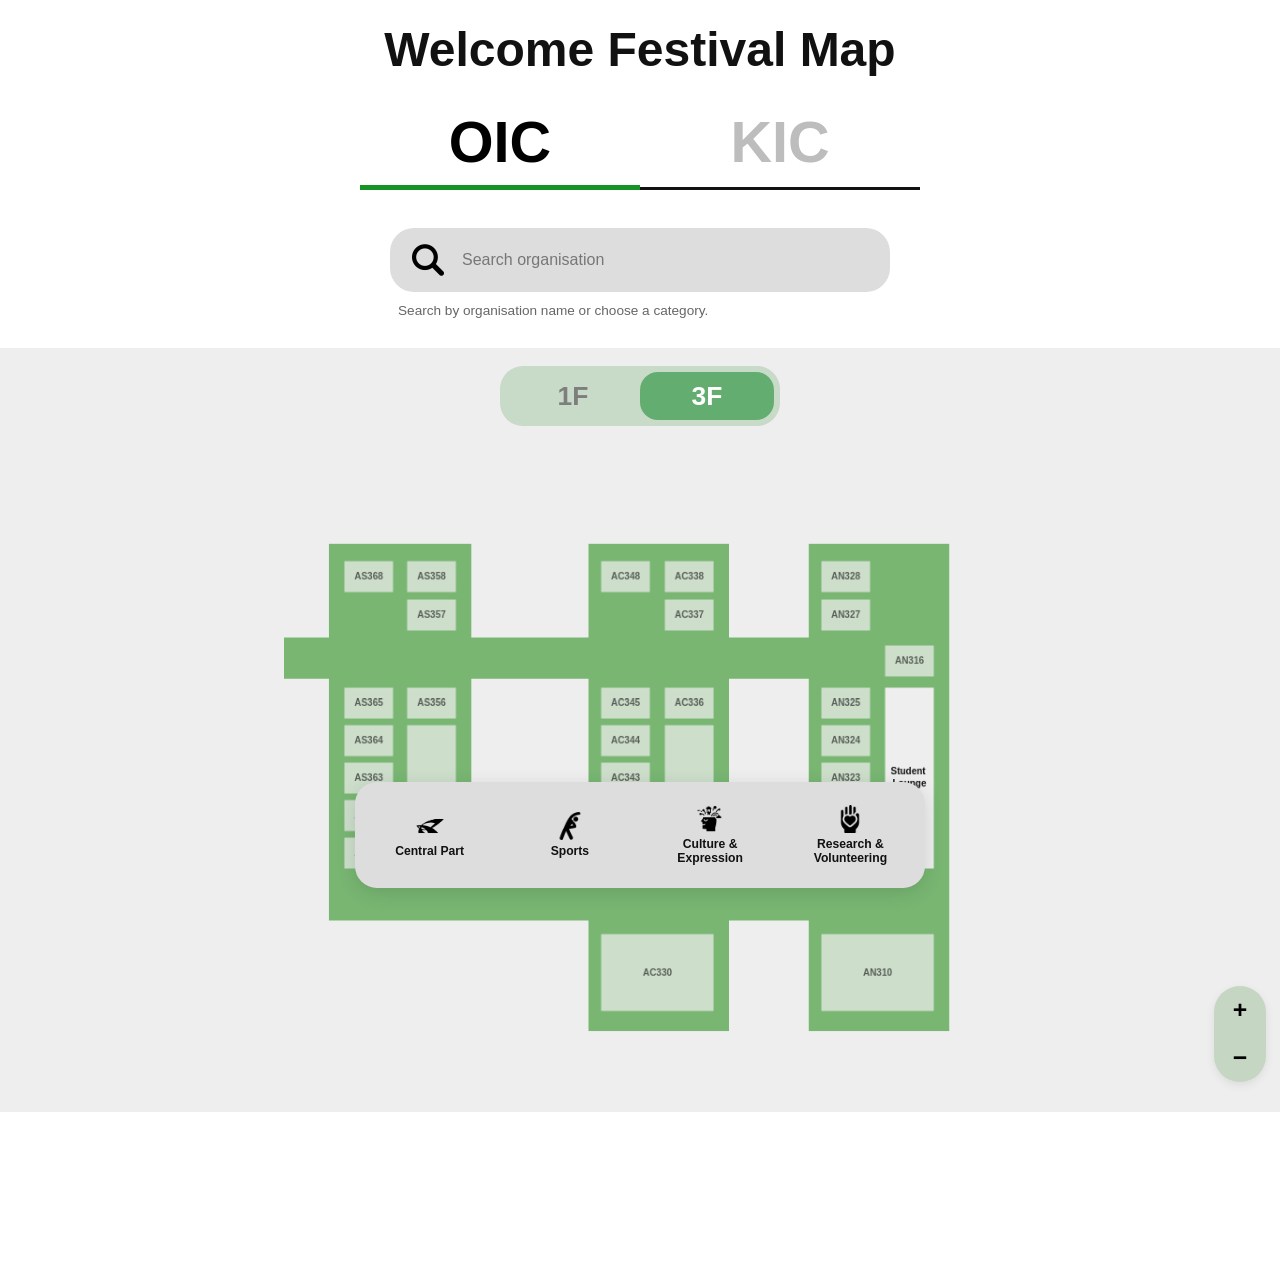
==== index.html @ 9547f656 "Summary Commit to main" ====
<!DOCTYPE html>
<html lang="en">
<head>
  <meta charset="UTF-8">

  <meta
    name="viewport"
    content="width=device-width, initial-scale=1, viewport-fit=cover"
  >

  <title>Welcome Festival Map</title>

  <link rel="stylesheet" href="css/style.css">
  <script src="js/data.js" defer></script>
  <script src="js/map.js" defer></script>
</head>

<body>
  <header class="site-header">
    <h1 class="site-title">Welcome Festival Map</h1>
  </header>

  <main>
    <nav class="venue-tabs" aria-label="Choose a campus">
      <button
        class="venue-tab is-active"
        type="button"
        data-venue="oic"
        aria-selected="true"
      >
        OIC
      </button>

      <button
        class="venue-tab"
        type="button"
        data-venue="kic"
        aria-selected="false"
      >
        KIC
      </button>
    </nav>

    <section class="search-section">
      <label class="search-box">
        <img
          class="search-icon-image"
          src="images/search.png"
          alt=""
          aria-hidden="true"
        >

        <input
          id="organisationSearch"
          type="search"
          placeholder="Search organisation"
          autocomplete="off"
          aria-label="Search for an organisation"
        >
      </label>

      <p
        id="searchMessage"
        class="search-message"
        aria-live="polite"
      ></p>
    </section>

    <section class="map-section">
      <div class="floor-switch" aria-label="Choose a floor">
        <button
          class="floor-button"
          type="button"
          data-floor="1"
          aria-selected="false"
        >
          1F
        </button>

        <button
          class="floor-button is-active"
          type="button"
          data-floor="3"
          aria-selected="true"
        >
          3F
        </button>
      </div>

      <div class="map-viewport" id="mapViewport">
        <div class="map-transform-layer" id="mapTransformLayer">
          <svg
            id="floorMap"
            class="floor-map"
            viewBox="0 0 760 650"
            role="img"
            aria-label="OIC third floor map"
          >
            <g
              class="floor-layout"
              data-floor-layout="1"
              aria-label="OIC first floor map"
              aria-hidden="true"
              style="display: none;"
            >
              <rect class="map-building" x="48" y="90" width="152" height="402" />
              <rect class="map-building" x="325" y="90" width="150" height="520" />
              <rect class="map-building" x="560" y="90" width="150" height="520" />
              <rect class="map-building" x="0" y="190" width="710" height="44" />
              <rect class="map-building" x="48" y="438" width="662" height="54" />

              <g class="map-room"
data-room-id="room-8"
tabindex="0"
role="button"
aria-label="Room 8">
<rect x="146" y="460" width="36" height="26"/>
<text x="164" y="473" class="multiline-room-name">
<tspan x="164" dy="-0.1em">Room</tspan>
<tspan x="164" dy="1.0em">8</tspan>
</text>
</g>

              <g class="map-room"
data-room-id="room-7"
tabindex="0"
role="button"
aria-label="Room 7">
<rect x="340" y="460" width="36" height="26"/>
<text x="358" y="473" class="multiline-room-name">
<tspan x="358" dy="-0.1em">Room</tspan>
<tspan x="358" dy="1.0em">7</tspan>
</text>
</g>

              <g class="map-room"
data-room-id="room-6"
tabindex="0"
role="button"
aria-label="Room 6">
<rect x="425" y="460" width="36" height="26"/>
<text x="443" y="473" class="multiline-room-name">
<tspan x="443" dy="-0.1em">Room</tspan>
<tspan x="443" dy="1.0em">6</tspan>
</text>
</g>

              <g class="map-room"
data-room-id="room-5"
tabindex="0"
role="button"
aria-label="Room 5">
<rect x="577" y="460" width="36" height="26"/>
<text x="595" y="473" class="multiline-room-name">
<tspan x="595" dy="-0.1em">Room</tspan>
<tspan x="595" dy="1.0em">5</tspan>
</text>
</g>
            </g>

            <g
              class="floor-layout is-active"
              data-floor-layout="3"
              aria-label="OIC third floor map"
              aria-hidden="false"
              style="display: inline;"
            >
<!-- Building base -->

            <!-- Left vertical section -->
            <rect
              class="map-building"
              x="48"
              y="90"
              width="152"
              height="402"
            />

            <!-- Middle vertical section -->
            <rect
              class="map-building"
              x="325"
              y="90"
              width="150"
              height="520"
            />

            <!-- Right vertical section -->
            <rect
              class="map-building"
              x="560"
              y="90"
              width="150"
              height="520"
            />

            <!-- Upper corridor -->
            <rect
              class="map-building"
              x="0"
              y="190"
              width="710"
              height="44"
            />

            <!-- Bottom corridor -->
            <rect
              class="map-building"
              x="48"
              y="438"
              width="662"
              height="54"
            />

            <!-- Left section -->
            <g class="map-room" data-room-id="as368" tabindex="0" role="button" aria-label="AS368">
              <rect x="63" y="107" width="55" height="36" />
              <text x="90.5" y="125" dy="0.35em">AS368</text>
            </g>

            <g class="map-room" data-room-id="as358" tabindex="0" role="button" aria-label="AS358">
              <rect x="130" y="107" width="55" height="36" />
              <text x="157.5" y="125" dy="0.35em">AS358</text>
            </g>

            <g class="map-room" data-room-id="as357" tabindex="0" role="button" aria-label="AS357">
              <rect x="130" y="148" width="55" height="36" />
              <text x="157.5" y="166" dy="0.35em">AS357</text>
            </g>

            <g class="map-room" data-room-id="as365" tabindex="0" role="button" aria-label="AS365">
              <rect x="63" y="242" width="55" height="36" />
              <text x="90.5" y="260" dy="0.35em">AS365</text>
            </g>

            <g class="map-room" data-room-id="as356" tabindex="0" role="button" aria-label="AS356">
              <rect x="130" y="242" width="55" height="36" />
              <text x="157.5" y="260" dy="0.35em">AS356</text>
            </g>

            <g class="map-room" data-room-id="as364" tabindex="0" role="button" aria-label="AS364">
              <rect x="63" y="282" width="55" height="36" />
              <text x="90.5" y="300" dy="0.35em">AS364</text>
            </g>

            <g class="map-room" data-room-id="as363" tabindex="0" role="button" aria-label="AS363">
              <rect x="63" y="322" width="55" height="36" />
              <text x="90.5" y="340" dy="0.35em">AS363</text>
            </g>

            <g class="map-room" data-room-id="as362" tabindex="0" role="button" aria-label="AS362">
              <rect x="63" y="362" width="55" height="36" />
              <text x="90.5" y="380" dy="0.35em">AS362</text>
            </g>

            <g class="map-room" data-room-id="as361" tabindex="0" role="button" aria-label="AS361">
              <rect x="63" y="402" width="55" height="36" />
              <text x="90.5" y="420" dy="0.35em">AS361</text>
            </g>

            <g class="map-room map-room-tall" data-room-id="ps-lounge" tabindex="0" role="button" aria-label="PS Lounge">
              <rect x="130" y="282" width="55" height="156" />
              <text x="157.5" y="360" class="multiline-room-name">
                <tspan x="157.5" dy="-0.35em">PS</tspan>
                <tspan x="157.5" dy="1.3em">Lounge</tspan>
              </text>
            </g>

            <!-- Middle section -->
            <g class="map-room" data-room-id="ac348" tabindex="0" role="button" aria-label="AC348">
              <rect x="337" y="107" width="55" height="36" />
              <text x="364.5" y="125" dy="0.35em">AC348</text>
            </g>

            <g class="map-room" data-room-id="ac338" tabindex="0" role="button" aria-label="AC338">
              <rect x="405" y="107" width="55" height="36" />
              <text x="432.5" y="125" dy="0.35em">AC338</text>
            </g>

            <g class="map-room" data-room-id="ac337" tabindex="0" role="button" aria-label="AC337">
              <rect x="405" y="148" width="55" height="36" />
              <text x="432.5" y="166" dy="0.35em">AC337</text>
            </g>

            <g class="map-room" data-room-id="ac345" tabindex="0" role="button" aria-label="AC345">
              <rect x="337" y="242" width="55" height="36" />
              <text x="364.5" y="260" dy="0.35em">AC345</text>
            </g>

            <g class="map-room" data-room-id="ac336" tabindex="0" role="button" aria-label="AC336">
              <rect x="405" y="242" width="55" height="36" />
              <text x="432.5" y="260" dy="0.35em">AC336</text>
            </g>

            <g class="map-room" data-room-id="ac344" tabindex="0" role="button" aria-label="AC344">
              <rect x="337" y="282" width="55" height="36" />
              <text x="364.5" y="300" dy="0.35em">AC344</text>
            </g>

            <g class="map-room" data-room-id="ac343" tabindex="0" role="button" aria-label="AC343">
              <rect x="337" y="322" width="55" height="36" />
              <text x="364.5" y="340" dy="0.35em">AC343</text>
            </g>

            <g class="map-room" data-room-id="ac342" tabindex="0" role="button" aria-label="AC342">
              <rect x="337" y="362" width="55" height="36" />
              <text x="364.5" y="380" dy="0.35em">AC342</text>
            </g>

            <g class="map-room" data-room-id="ac341" tabindex="0" role="button" aria-label="AC341">
              <rect x="337" y="402" width="55" height="36" />
              <text x="364.5" y="420" dy="0.35em">AC341</text>
            </g>

            <g class="map-room map-room-tall" data-room-id="ba-house" tabindex="0" role="button" aria-label="BA House">
              <rect x="405" y="282" width="55" height="156" />
              <text x="432.5" y="360" class="multiline-room-name">
                <tspan x="432.5" dy="-0.35em">BA</tspan>
                <tspan x="432.5" dy="1.3em">House</tspan>
              </text>
            </g>

            <!-- Right section -->
            <g class="map-room" data-room-id="an328" tabindex="0" role="button" aria-label="AN328">
              <rect x="572" y="107" width="55" height="36" />
              <text x="599.5" y="125" dy="0.35em">AN328</text>
            </g>

            <g class="map-room" data-room-id="an327" tabindex="0" role="button" aria-label="AN327">
              <rect x="572" y="148" width="55" height="36" />
              <text x="599.5" y="166" dy="0.35em">AN327</text>
            </g>

            <g class="map-room" data-room-id="an325" tabindex="0" role="button" aria-label="AN325">
              <rect x="572" y="242" width="55" height="36" />
              <text x="599.5" y="260" dy="0.35em">AN325</text>
            </g>

            <g class="map-room" data-room-id="an324" tabindex="0" role="button" aria-label="AN324">
              <rect x="572" y="282" width="55" height="36" />
              <text x="599.5" y="300" dy="0.35em">AN324</text>
            </g>

            <g class="map-room" data-room-id="an323" tabindex="0" role="button" aria-label="AN323">
              <rect x="572" y="322" width="55" height="36" />
              <text x="599.5" y="340" dy="0.35em">AN323</text>
            </g>

            <g class="map-room" data-room-id="an322" tabindex="0" role="button" aria-label="AN322">
              <rect x="572" y="362" width="55" height="36" />
              <text x="599.5" y="380" dy="0.35em">AN322</text>
            </g>

            <g class="map-room" data-room-id="an321" tabindex="0" role="button" aria-label="AN321">
              <rect x="572" y="402" width="55" height="36" />
              <text x="599.5" y="420" dy="0.35em">AN321</text>
            </g>

            <g class="map-room" data-room-id="an316" tabindex="0" role="button" aria-label="AN316">
              <rect x="640" y="197" width="55" height="36" />
              <text x="667.5" y="215" dy="0.35em">AN316</text>
            </g>

            <g class="map-room map-room-tall student-lounge" data-room-id="student-lounge" tabindex="0" role="button" aria-label="Student Lounge">
              <rect x="640" y="242" width="55" height="196" />
              <text x="667.5" y="340" class="multiline-room-name">
                <tspan x="667.5" dy="-0.35em">Student</tspan>
                <tspan x="667.5" dy="1.3em">Lounge</tspan>
              </text>
            </g>

            <!-- Lower rooms -->
            <g class="map-room map-room-large" data-room-id="ac330" tabindex="0" role="button" aria-label="AC330">
              <rect x="337" y="505" width="123" height="85" />
              <text x="398.5" y="547.5" dy="0.35em">AC330</text>
            </g>

            <g class="map-room map-room-large" data-room-id="an310" tabindex="0" role="button" aria-label="AN310">
              <rect x="572" y="505" width="123" height="85" />
              <text x="633.5" y="547.5" dy="0.35em">AN310</text>
            </g>
            </g>
          </svg>
        </div>
      </div>

      <div class="zoom-controls" aria-label="Map zoom controls">
        <button
          id="zoomInButton"
          class="zoom-button"
          type="button"
          aria-label="Zoom in"
        >
          +
        </button>

        <button
          id="zoomOutButton"
          class="zoom-button"
          type="button"
          aria-label="Zoom out"
        >
          −
        </button>
      </div>
    </section>

    <nav class="category-nav" aria-label="Organisation categories">
      <button
        class="category-button category-central"
        type="button"
        data-category="central"
        aria-pressed="false"
      >
        <img class="category-icon-image" src="images/central.png" alt="" aria-hidden="true">

        <span>Central Part</span>
      </button>

      <button
        class="category-button category-sports"
        type="button"
        data-category="sports"
        aria-pressed="false"
      >
        <img class="category-icon-image" src="images/sports.png" alt="" aria-hidden="true">

        <span>Sports</span>
      </button>

      <button
        class="category-button category-culture"
        type="button"
        data-category="culture"
        aria-pressed="false"
      >
        <img class="category-icon-image" src="images/culture.png" alt="" aria-hidden="true">

        <span>Culture &amp;<br>Expression</span>
      </button>

      <button
        class="category-button category-research-volunteering"
        type="button"
        data-category="research-volunteering"
        aria-pressed="false"
      >
        <img class="category-icon-image" src="images/research-volunteering.png" alt="" aria-hidden="true">

        <span>Research &amp;<br>Volunteering</span>
      </button>
    </nav>
  </main>

  <div id="roomPopup" class="popup-overlay" hidden>
    <section
      class="room-popup"
      role="dialog"
      aria-modal="true"
      aria-labelledby="popupRoomName"
    >
      <button
        id="closePopupButton"
        class="popup-close"
        type="button"
        aria-label="Close the room information"
      >
        ×
      </button>

      <h2 id="popupRoomName" class="popup-title">Room</h2>

      <p id="popupCondition" class="popup-condition"></p>

      <div
        id="popupOrganisationList"
        class="organisation-list"
      ></div>

      <a
        id="roomPageLink"
        class="room-link-button"
        href="room.html"
      >
        Go to room
      </a>
    </section>
  </div>
</body>
</html>
---- css/style.css ----
/* =========================
   BASIC SETTINGS
========================= */

*,
*::before,
*::after {
  box-sizing: border-box;
}

:root {
  --green: #64ad70;
  --green-dark: #398e4c;
  --green-light: #c8dac8;
  --red: #dc3021;
  --background: #ffffff;
  --map-background: #eeeeee;
  --text: #111111;
}

html {
  min-width: 320px;
  font-size: 16px;
}

body {
  min-width: 320px;
  margin: 0;
  overflow-x: hidden;
  color: var(--text);
  background: var(--background);
  font-family: Arial, "Noto Sans JP", sans-serif;
}

button,
input {
  font: inherit;
}

button {
  color: inherit;
  cursor: pointer;
}

button,
input,
a {
  -webkit-tap-highlight-color: transparent;
}

img {
  display: block;
  max-width: 100%;
}

/* =========================
   HEADER
========================= */

.site-header {
  padding: 24px 20px 12px;
}

.site-title {
  margin: 0;
  font-size: clamp(2rem, 9vw, 3rem);
  font-weight: 800;
  line-height: 1.08;
  text-align: center;
}

/* =========================
   VENUE TABS
========================= */

.venue-tabs {
  display: grid;
  grid-template-columns: repeat(2, minmax(0, 1fr));
  width: calc(100% - 40px);
  max-width: 560px;
  margin: 12px auto 0;
  border-bottom: 3px solid #111111;
}

.venue-tab {
  position: relative;
  min-width: 0;
  padding: 14px 10px 16px;
  border: 0;
  background: transparent;
  color: #bdbdbd;
  font-size: clamp(2.1rem, 12vw, 3.6rem);
  font-weight: 800;
  line-height: 1;
}

.venue-tab::after {
  content: "";
  position: absolute;
  right: 0;
  bottom: -3px;
  left: 0;
  height: 5px;
  background: transparent;
}

.venue-tab.is-active {
  color: #000000;
}

.venue-tab.is-active::after {
  background: #159425;
}

/* =========================
   SEARCH
========================= */

.search-section {
  width: calc(100% - 60px);
  max-width: 500px;
  margin: 38px auto 28px;
}

.search-box {
  display: flex;
  align-items: center;
  gap: 18px;
  min-height: 64px;
  padding: 0 22px;
  border-radius: 24px;
  background: #dddddd;
}

.search-icon-image {
  width: 32px;
  height: 32px;
  flex: 0 0 auto;
  object-fit: contain;
}

.search-box input {
  width: 100%;
  min-width: 0;
  padding: 16px 0;
  border: 0;
  outline: 0;
  background: transparent;
  color: #111111;
  font-size: 1rem;
}

.search-box input::placeholder {
  color: #777777;
  opacity: 1;
}

.search-box:focus-within {
  outline: 3px solid rgb(100 173 112 / 35%);
}

.search-message {
  min-height: 1.3em;
  margin: 9px 8px 0;
  color: #666666;
  font-size: 0.85rem;
  line-height: 1.4;
}

.search-box input[type="search"] {
  appearance: none;
  -webkit-appearance: none;
}

.search-box input[type="search"]::-webkit-search-decoration {
  display: none;
}

/* =========================
   MAP AREA
========================= */

.map-section {
  position: relative;
  width: 100%;
  padding: 18px 0 24px;
  overflow: hidden;
  background: var(--map-background);
}

.floor-switch {
  display: grid;
  grid-template-columns: repeat(2, minmax(0, 1fr));
  width: min(54%, 280px);
  margin: 0 auto 14px;
  padding: 6px;
  border-radius: 23px;
  background: var(--green-light);
}

.floor-button {
  min-width: 0;
  min-height: 48px;
  padding: 4px 12px;
  border: 0;
  border-radius: 18px;
  background: transparent;
  color: #7e7e7e;
  font-size: 1.65rem;
  font-weight: 800;
  line-height: 1;
}

.floor-button.is-active {
  color: #ffffff;
  background: var(--green);
}

.map-viewport {
  position: relative;
  width: 100%;
  height: clamp(500px, 72vh, 690px);
  min-height: 500px;
  overflow: hidden;
  touch-action: none;
  cursor: grab;
  user-select: none;
  -webkit-user-select: none;
}

.map-viewport.is-dragging {
  cursor: grabbing;
}

.map-transform-layer {
  position: absolute;
  top: 0;
  left: 0;
  width: 760px;
  height: 650px;
  transform-origin: 0 0;
  will-change: transform;
}

.floor-map {
  display: block;
  width: 760px;
  height: 650px;
  overflow: visible;
}

.floor-layout {
  display: none;
  pointer-events: none;
}

.floor-layout.is-active {
  display: inline;
  pointer-events: auto;
}

.map-building {
  fill: #78b672;
}

/* =========================
   MAP ROOMS
========================= */

.map-room {
  cursor: pointer;
  outline: none;
}

.map-room rect {
  fill: #eeeeee;
  stroke: #78b672;
  stroke-width: 3px;
  transition:
    fill 160ms ease,
    stroke 160ms ease,
    opacity 160ms ease,
    filter 120ms ease;
}

.map-room text {
  fill: #111111;
  font-family: Arial, "Noto Sans JP", sans-serif;
  font-size: 10px;
  font-weight: 700;
  text-anchor: middle;
  dominant-baseline: auto;
  pointer-events: none;
  transition:
    fill 160ms ease,
    opacity 160ms ease;
}

.multiline-room-name {
  font-size: 10px;
}

.floor-layout .map-room.has-match rect,
.map-room.has-match rect {
  fill: var(--room-highlight-color, var(--red));
  stroke: var(--room-highlight-color, var(--red));
}

.map-room.has-match text {
  fill: #ffffff;
}

.map-room.is-dimmed rect {
  opacity: 0.72;
}

.map-room.is-dimmed text {
  opacity: 0.62;
}

.map-room:active rect,
.map-room.is-pressed rect {
  filter: brightness(0.88);
}

.map-room:focus-visible rect {
  stroke: #111111;
  stroke-width: 5px;
}

/* =========================
   ZOOM CONTROLS
========================= */

.zoom-controls {
  position: absolute;
  right: 14px;
  bottom: 30px;
  z-index: 10;
  display: flex;
  flex-direction: column;
  overflow: hidden;
  border-radius: 999px;
  background: #c5d7c3;
  box-shadow: 0 3px 10px rgb(0 0 0 / 8%);
}

.zoom-button {
  display: grid;
  place-items: center;
  width: 52px;
  height: 48px;
  padding: 0;
  border: 0;
  background: transparent;
  color: #000000;
  font-size: 1.55rem;
  font-weight: 800;
  line-height: 1;
}

.zoom-button:active {
  background: rgb(0 0 0 / 8%);
}

.zoom-button:focus-visible {
  outline: 3px solid #111111;
  outline-offset: -5px;
}

/* =========================
   CATEGORY NAVIGATION
========================= */

.category-nav {
  position: sticky;
  z-index: 20;
  bottom: max(12px, env(safe-area-inset-bottom));

  display: grid;
  grid-template-columns: repeat(4, minmax(0, 1fr));
  gap: 3px;

  width: calc(100% - 24px);
  max-width: 570px;

  margin: 28px auto 18px;
  padding: 10px 6px;

  border-radius: 22px;
  background: #dddddd;
  box-shadow: 0 5px 20px rgb(0 0 0 / 12%);
}

.category-button {
  --category-color: #555555;

  display: flex;
  min-width: 0;
  min-height: 86px;
  flex-direction: column;
  align-items: center;
  justify-content: center;

  padding: 6px 3px;

  border: 0;
  border-radius: 15px;
  background: transparent;
  color: #111111;

  font-size: clamp(0.62rem, 2.7vw, 0.76rem);
  font-weight: 800;
  line-height: 1.12;
  text-align: center;
}

.category-central {
  --category-color: #a10000;
}

.category-sports {
  --category-color: #1e6bc1;
}

.category-culture {
  --category-color: #eaae14;
}

.category-research-volunteering {
  --category-color: #c4a3cb;
}

/*
  Category icons are ordinary PNG images.
  Their colours should be edited in the PNG files themselves.
*/

.category-icon-image {
  display: block;
  width: 28px;
  height: 28px;
  margin-bottom: 5px;
  object-fit: contain;

  /*
    Makes coloured PNG icons display as solid black.
  */
  filter: brightness(0);
}

.category-button.is-active .category-icon-image {
  filter: brightness(0);
}

.category-button.is-active {
  color: #ffffff;
  background: var(--category-color);
}

.category-button:focus-visible {
  outline: 3px solid #111111;
  outline-offset: -3px;
}

/* =========================
   POPUP
========================= */

.popup-overlay {
  position: fixed;
  z-index: 100;
  inset: 0;
  display: grid;
  place-items: center;
  padding:
    max(20px, env(safe-area-inset-top))
    20px
    max(20px, env(safe-area-inset-bottom));
  background: rgb(0 0 0 / 35%);
}

.popup-overlay[hidden] {
  display: none;
}

.room-popup {
  position: relative;
  width: min(100%, 360px);
  max-height: min(75vh, 520px);
  padding: 25px 20px 20px;
  overflow: hidden;
  border-radius: 24px;
  background: #eeeeee;
  box-shadow: 0 12px 30px rgb(0 0 0 / 25%);
}

.popup-close {
  position: absolute;
  top: 8px;
  right: 10px;
  display: grid;
  place-items: center;
  width: 40px;
  height: 40px;
  padding: 0;
  border: 0;
  border-radius: 50%;
  background: transparent;
  font-size: 1.8rem;
  line-height: 1;
}

.popup-close:active {
  background: rgb(0 0 0 / 8%);
}

.popup-title {
  margin: 0 42px 4px 0;
  font-size: 1.3rem;
  line-height: 1.25;
}

.popup-condition {
  margin: 0 0 14px;
  color: #666666;
  font-size: 0.8rem;
  line-height: 1.45;
}

.organisation-list {
  max-height: 220px;
  margin-bottom: 20px;
  padding-right: 8px;
  overflow-y: auto;
  overscroll-behavior: contain;
}

.organisation-item {
  display: grid;
  grid-template-columns: 12px minmax(0, 1fr);
  gap: 10px;
  align-items: start;
  padding: 10px 2px;
  border-bottom: 1px solid #d0d0d0;
  font-size: 0.95rem;
  font-weight: 700;
  line-height: 1.4;
}

.organisation-dot {
  width: 10px;
  height: 10px;
  margin-top: 4px;
  border-radius: 50%;
  background: var(--green-dark);
}

.search-highlight {
  padding: 0 2px;
  border-radius: 3px;
  background: #fff176;
  color: #111111;
  font-weight: 800;
}

.no-result {
  margin: 25px 0;
  color: #777777;
  line-height: 1.5;
  text-align: center;
}

.room-link-button {
  display: flex;
  align-items: center;
  justify-content: center;
  min-height: 52px;
  padding: 10px 16px;
  border-radius: 14px;
  color: #ffffff;
  background: #59a353;
  font-weight: 800;
  line-height: 1.3;
  text-align: center;
  text-decoration: none;
}

.room-link-button:active {
  background: #448c43;
}

.room-link-button:focus-visible {
  outline: 3px solid #111111;
  outline-offset: 3px;
}

/* =========================
   SMALL PHONES
========================= */

@media (max-width: 380px) {
  .site-header {
    padding-inline: 14px;
  }

  .site-title {
    font-size: 2rem;
  }

  .venue-tabs {
    width: calc(100% - 28px);
  }

  .venue-tab {
    font-size: 2.2rem;
  }

  .search-section {
    width: calc(100% - 32px);
    margin-top: 30px;
  }

  .search-box {
    min-height: 58px;
    padding-inline: 18px;
  }

  .search-icon-image {
    width: 28px;
    height: 28px;
  }

  .floor-switch {
    width: 58%;
  }

  .map-viewport {
    height: 530px;
    min-height: 530px;
  }

  .zoom-button {
    width: 47px;
    height: 44px;
  }

  .category-nav {
    width: calc(100% - 16px);
  }

  .category-button {
    min-height: 72px;
    font-size: 0.62rem;
  }


  .category-icon-image {
    width: 24px;
    height: 24px;
  }
}

@media (max-height: 700px) {
  .map-viewport {
    height: 500px;
    min-height: 500px;
  }

  .room-popup {
    max-height: 82vh;
  }

  .organisation-list {
    max-height: 180px;
  }
}

/* =========================
   OIC 1F ROOM PLACEMENT
========================= */

/*
  Room positions were calculated from the Figma measurements.
  The green building is drawn first and the rooms are drawn above it.
*/

.floor-layout[data-floor-layout="1"] .map-room rect {
  stroke-width: 2px;
}

.floor-layout[data-floor-layout="1"] .map-room text {
  font-size:6.5px;
  font-weight: 700;
}
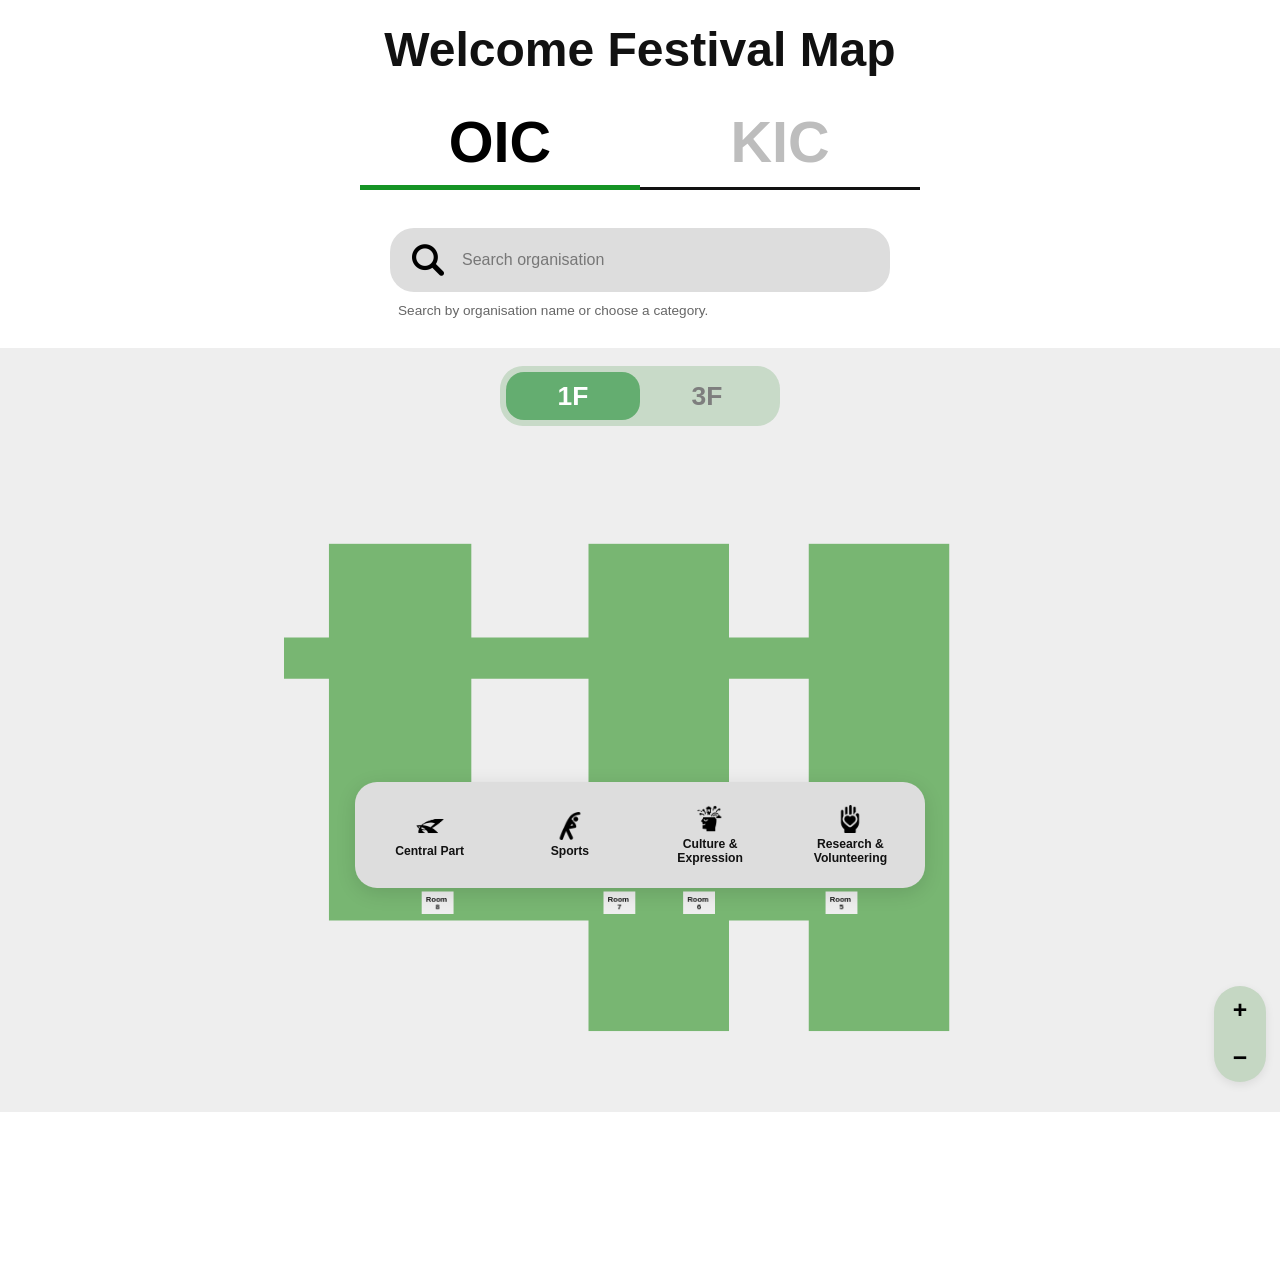
==== commit 82af5b8e: "Summary Commit to main" ====
--- a/index.html
+++ b/index.html
@@ -11,7 +11,6 @@
   <title>Welcome Festival Map</title>
 
   <link rel="stylesheet" href="css/style.css">
-  <script src="js/data.js" defer></script>
   <script src="js/map.js" defer></script>
 </head>
 
@@ -78,10 +77,10 @@
         </button>
 
         <button
-          class="floor-button is-active"
+          class="floor-button"
           type="button"
           data-floor="3"
-          aria-selected="true"
+          aria-selected="false"
         >
           3F
         </button>
@@ -98,6 +97,7 @@
           >
             <g
               class="floor-layout"
+              data-venue-layout="oic"
               data-floor-layout="1"
               aria-label="OIC first floor map"
               aria-hidden="true"
@@ -109,57 +109,90 @@
               <rect class="map-building" x="0" y="190" width="710" height="44" />
               <rect class="map-building" x="48" y="438" width="662" height="54" />
 
-              <g class="map-room"
-data-room-id="room-8"
-tabindex="0"
-role="button"
-aria-label="Room 8">
-<rect x="146" y="460" width="36" height="26"/>
-<text x="164" y="473" class="multiline-room-name">
-<tspan x="164" dy="-0.1em">Room</tspan>
-<tspan x="164" dy="1.0em">8</tspan>
-</text>
-</g>
-
-              <g class="map-room"
-data-room-id="room-7"
-tabindex="0"
-role="button"
-aria-label="Room 7">
-<rect x="340" y="460" width="36" height="26"/>
-<text x="358" y="473" class="multiline-room-name">
-<tspan x="358" dy="-0.1em">Room</tspan>
-<tspan x="358" dy="1.0em">7</tspan>
-</text>
-</g>
-
-              <g class="map-room"
-data-room-id="room-6"
-tabindex="0"
-role="button"
-aria-label="Room 6">
-<rect x="425" y="460" width="36" height="26"/>
-<text x="443" y="473" class="multiline-room-name">
-<tspan x="443" dy="-0.1em">Room</tspan>
-<tspan x="443" dy="1.0em">6</tspan>
-</text>
-</g>
-
-              <g class="map-room"
-data-room-id="room-5"
-tabindex="0"
-role="button"
-aria-label="Room 5">
-<rect x="577" y="460" width="36" height="26"/>
-<text x="595" y="473" class="multiline-room-name">
-<tspan x="595" dy="-0.1em">Room</tspan>
-<tspan x="595" dy="1.0em">5</tspan>
-</text>
-</g>
+              <g
+                class="map-room"
+                data-room-id="room-8"
+                tabindex="0"
+                role="button"
+                aria-label="Room 8"
+              >
+                <rect
+                  x="146"
+                  y="460"
+                  width="36"
+                  height="26"
+                />
+
+                <text x="164" y="473" class="multiline-room-name oic1-room-name">
+                  <tspan x="164" dy="-0.1em">Room</tspan>
+                  <tspan x="164" dy="1.0em">8</tspan>
+                </text>
+              </g>
+
+              <g
+                class="map-room"
+                data-room-id="room-7"
+                tabindex="0"
+                role="button"
+                aria-label="Room 7"
+              >
+                <rect
+                  x="340"
+                  y="460"
+                  width="36"
+                  height="26"
+                />
+
+                <text x="358" y="473" class="multiline-room-name oic1-room-name">
+                  <tspan x="358" dy="-0.1em">Room</tspan>
+                  <tspan x="358" dy="1.0em">7</tspan>
+                </text>
+              </g>
+
+              <g
+                class="map-room"
+                data-room-id="room-6"
+                tabindex="0"
+                role="button"
+                aria-label="Room 6"
+              >
+                <rect
+                  x="425"
+                  y="460"
+                  width="36"
+                  height="26"
+                />
+
+                <text x="443" y="473" class="multiline-room-name oic1-room-name">
+                  <tspan x="443" dy="-0.1em">Room</tspan>
+                  <tspan x="443" dy="1.0em">6</tspan>
+                </text>
+              </g>
+
+              <g
+                class="map-room"
+                data-room-id="room-5"
+                tabindex="0"
+                role="button"
+                aria-label="Room 5"
+              >
+                <rect
+                  x="577"
+                  y="460"
+                  width="36"
+                  height="26"
+                />
+
+                <text x="595" y="473" class="multiline-room-name oic1-room-name">
+                  <tspan x="595" dy="-0.1em">Room</tspan>
+                  <tspan x="595" dy="1.0em">5</tspan>
+                </text>
+              </g>
             </g>
 
             <g
               class="floor-layout is-active"
+              data-venue-layout="oic"
               data-floor-layout="3"
               aria-label="OIC third floor map"
               aria-hidden="false"
@@ -379,6 +412,517 @@
               <rect x="572" y="505" width="123" height="85" />
               <text x="633.5" y="547.5" dy="0.35em">AN310</text>
             </g>
+            </g>
+
+            <!-- KIC 1F -->
+            <g
+              class="floor-layout"
+              data-venue-layout="kic"
+              data-floor-layout="1"
+              aria-label="KIC first floor map"
+              aria-hidden="true"
+              style="display: none;"
+            >
+              <!-- Main green circulation/building shape -->
+              <path class="map-building" d="M30 115 H370 V173 H758 V365 H370 V620 H95 V365 H30 Z" />
+              <rect class="map-building" x="365" y="173" width="393" height="192" />
+              <rect class="map-building" x="390" y="385" width="130" height="215" />
+
+              <g class="map-room" data-room-id="kic-student-hall" tabindex="0" role="button" aria-label="Student Hall">
+                <rect x="38" y="125" width="195" height="230" />
+                <text x="135.5" y="244">Student Hall</text>
+              </g>
+              <g class="map-room" data-room-id="kic-101" tabindex="0" role="button" aria-label="101">
+                <rect x="104" y="366" width="126" height="46" />
+                <text x="167" y="394">101</text>
+              </g>
+              <g class="map-room" data-room-id="kic-102" tabindex="0" role="button" aria-label="102">
+                <rect x="104" y="416" width="126" height="46" />
+                <text x="167" y="444">102</text>
+              </g>
+              <g class="map-room" data-room-id="kic-103" tabindex="0" role="button" aria-label="103">
+                <rect x="104" y="466" width="126" height="46" />
+                <text x="167" y="494">103</text>
+              </g>
+              <g class="map-room" data-room-id="kic-104" tabindex="0" role="button" aria-label="104">
+                <rect x="104" y="516" width="126" height="46" />
+                <text x="167" y="544">104</text>
+              </g>
+              <g class="map-room" data-room-id="kic-105" tabindex="0" role="button" aria-label="105">
+                <rect x="104" y="566" width="126" height="46" />
+                <text x="167" y="594">105</text>
+              </g>
+              <g class="map-room" data-room-id="kic-open-cafe" tabindex="0" role="button" aria-label="Open Cafe">
+                <rect x="370" y="180" width="380" height="70" />
+                <text x="555" y="219">Open Cafe</text>
+              </g>
+              <g class="map-room" data-room-id="kic-110" tabindex="0" role="button" aria-label="110">
+                <rect x="407" y="430" width="95" height="145" />
+                <text x="454.5" y="504">110</text>
+              </g>
+            </g>
+
+            <!-- KIC 2F -->
+            <g
+              class="floor-layout"
+              data-venue-layout="kic"
+              data-floor-layout="2"
+              aria-label="KIC second floor map"
+              aria-hidden="true"
+              style="display: none;"
+            >
+              <!-- Main green circulation/building shape -->
+              <path class="map-building" d="M30 115 H370 V173 H758 V365 H370 V620 H95 V365 H30 Z" />
+              <rect class="map-building" x="365" y="173" width="393" height="192" />
+              <rect class="map-building" x="390" y="385" width="130" height="215" />
+
+              <g class="map-room" data-room-id="kic-207" tabindex="0" role="button" aria-label="207">
+                <rect x="38" y="125" width="195" height="145" />
+                <text x="135.5" y="199">207</text>
+              </g>
+              <g class="map-room" data-room-id="kic-206" tabindex="0" role="button" aria-label="206">
+                <rect x="240" y="125" width="62" height="112" />
+                <text x="270" y="182">206</text>
+              </g>
+              <g class="map-room" data-room-id="kic-205" tabindex="0" role="button" aria-label="205">
+                <rect x="308" y="125" width="57" height="112" />
+                <text x="336.5" y="182">205</text>
+              </g>
+              <g class="map-room" data-room-id="kic-open-factory" tabindex="0" role="button" aria-label="Open Factory">
+                <rect x="375" y="185" width="265" height="168" />
+                <text x="507.5" y="271">Open Factory</text>
+              </g>
+              <g class="map-room" data-room-id="kic-202" tabindex="0" role="button" aria-label="202">
+                <rect x="645" y="185" width="50" height="82" />
+                <text x="670" y="228">202</text>
+              </g>
+              <g class="map-room" data-room-id="kic-201" tabindex="0" role="button" aria-label="201">
+                <rect x="700" y="185" width="50" height="82" />
+                <text x="725" y="228">201</text>
+              </g>
+              <g class="map-room" data-room-id="kic-204" tabindex="0" role="button" aria-label="204">
+                <rect x="645" y="270" width="50" height="82" />
+                <text x="670" y="312">204</text>
+              </g>
+              <g class="map-room" data-room-id="kic-203" tabindex="0" role="button" aria-label="203">
+                <rect x="700" y="270" width="50" height="82" />
+                <text x="725" y="312">203</text>
+              </g>
+              <g class="map-room" data-room-id="kic-213" tabindex="0" role="button" aria-label="213">
+                <rect x="264" y="366" width="96" height="50" />
+                <text x="313" y="395">213</text>
+              </g>
+              <g class="map-room" data-room-id="kic-212" tabindex="0" role="button" aria-label="212">
+                <rect x="264" y="418" width="96" height="50" />
+                <text x="313" y="447">212</text>
+              </g>
+              <g class="map-room" data-room-id="kic-211" tabindex="0" role="button" aria-label="211">
+                <rect x="264" y="470" width="96" height="50" />
+                <text x="313" y="499">211</text>
+              </g>
+              <g class="map-room" data-room-id="kic-210" tabindex="0" role="button" aria-label="210">
+                <rect x="264" y="522" width="96" height="50" />
+                <text x="313" y="551">210</text>
+              </g>
+              <g class="map-room" data-room-id="kic-h207" tabindex="0" role="button" aria-label="H207">
+                <rect x="104" y="366" width="126" height="85" />
+                <text x="167" y="416">H207</text>
+              </g>
+              <g class="map-room" data-room-id="kic-208" tabindex="0" role="button" aria-label="208">
+                <rect x="104" y="455" width="126" height="70" />
+                <text x="167" y="495">208</text>
+              </g>
+              <g class="map-room" data-room-id="kic-209" tabindex="0" role="button" aria-label="209">
+                <rect x="104" y="530" width="126" height="85" />
+                <text x="167" y="580">209</text>
+              </g>
+              <g class="map-room" data-room-id="kic-r214" tabindex="0" role="button" aria-label="R214">
+                <rect x="407" y="430" width="95" height="145" />
+                <text x="454.5" y="504">R214</text>
+              </g>
+            </g>
+
+            <!-- KIC 3F -->
+            <g
+            class="floor-layout"
+              data-venue-layout="kic"
+              data-floor-layout="3"
+              aria-label="KIC third floor map"
+              aria-hidden="true"
+              style="display: none;"
+            >
+              
+              <!-- Main green circulation/building shape -->
+              <path class="map-building" d="M30 115 H370 V173 H758 V365 H370 V620 H95 V365 H30 Z" />
+              <rect class="map-building" x="365" y="173" width="393" height="192" />
+              <rect class="map-building" x="390" y="385" width="130" height="215" />
+
+              <g class="map-room" data-room-id="kic-311" tabindex="0" role="button" aria-label="311">
+                <rect x="40" y="125" width="63" height="125" />
+                <text x="71" y="189">311</text>
+              </g>
+              <g class="map-room" data-room-id="kic-310" tabindex="0" role="button" aria-label="310">
+                <rect x="104" y="125" width="63" height="125" />
+                <text x="135" y="189">310</text>
+              </g>
+              <g class="map-room" data-room-id="kic-309" tabindex="0" role="button" aria-label="309">
+                <rect x="168" y="125" width="63" height="125" />
+                <text x="199" y="189">309</text>
+              </g>
+              <g class="map-room" data-room-id="kic-308" tabindex="0" role="button" aria-label="308">
+                <rect x="232" y="125" width="63" height="125" />
+                <text x="263" y="189">308</text>
+              </g>
+              <g class="map-room" data-room-id="kic-307" tabindex="0" role="button" aria-label="307">
+                <rect x="296" y="125" width="63" height="125" />
+                <text x="327" y="189">307</text>
+              </g>
+              <g class="map-room" data-room-id="kic-312" tabindex="0" role="button" aria-label="312">
+                <rect x="40" y="285" width="127" height="70" />
+                <text x="101" y="323">312</text>
+              </g>
+              <g class="map-room" data-room-id="kic-313" tabindex="0" role="button" aria-label="313">
+                <rect x="167" y="285" width="32.5" height="70" />
+                <text x="183" y="323">313</text>
+              </g>
+              <g class="map-room" data-room-id="kic-314" tabindex="0" role="button" aria-label="314">
+                <rect x="199.5" y="285" width="32.5" height="70" />
+                <text x="215.5" y="323">314</text>
+              </g>
+              <g class="map-room" data-room-id="kic-h302" tabindex="0" role="button" aria-label="H302">
+                <rect x="104" y="366" width="126" height="50" />
+                <text x="167" y="395">H302</text>
+              </g>
+              <g class="map-room" data-room-id="kic-315" tabindex="0" role="button" aria-label="315">
+                <rect x="104" y="418" width="126" height="35" />
+                <text x="167" y="440">315</text>
+              </g>
+              <g class="map-room" data-room-id="kic-h303" tabindex="0" role="button" aria-label="H303">
+                <rect x="104" y="470" width="126" height="50" />
+                <text x="167" y="499">H303</text>
+              </g>
+              <g class="map-room" data-room-id="kic-h304" tabindex="0" role="button" aria-label="H304">
+                <rect x="104" y="522" width="126" height="90" />
+                <text x="167" y="571">H304</text>
+              </g>
+              <g class="map-room" data-room-id="kic-317" tabindex="0" role="button" aria-label="317">
+                <rect x="264" y="366" width="96" height="50" />
+                <text x="313" y="395">317</text>
+              </g>
+               <g class="map-room" data-room-id="kic-316" tabindex="0" role="button" aria-label="316">
+                <rect x="264" y="418" width="96" height="50" />
+                <text x="313" y="445">316</text>
+              </g>
+              <g class="map-room" data-room-id="kic-h305" tabindex="0" role="button" aria-label="H305">
+                <rect x="264" y="470" width="96" height="97" />
+                <text x="313" y="520">H305</text>
+              </g>
+              <g class="map-room" data-room-id="kic-306" tabindex="0" role="button" aria-label="306">
+                <rect x="370" y="180" width="120" height="70" />
+                <text x="430" y="219">306</text>
+              </g>
+              <g class="map-room" data-room-id="kic-305" tabindex="0" role="button" aria-label="305">
+                <rect x="492" y="180" width="50" height="70" />
+                <text x="518" y="219">305</text>
+              </g>
+              <g class="map-room" data-room-id="kic-304" tabindex="0" role="button" aria-label="304">
+                <rect x="545" y="180" width="50" height="70" />
+                <text x="571" y="219">304</text>
+              </g>
+              <g class="map-room" data-room-id="kic-303" tabindex="0" role="button" aria-label="303">
+                <rect x="598" y="180" width="50" height="70" />
+                <text x="624" y="219">303</text>
+              </g>
+              <g class="map-room" data-room-id="kic-302" tabindex="0" role="button" aria-label="302">
+                <rect x="651" y="180" width="50" height="70" />
+                <text x="676" y="219">302</text>
+              </g>
+              <g class="map-room" data-room-id="kic-301" tabindex="0" role="button" aria-label="301">
+                <rect x="704" y="180" width="50" height="70" />
+                <text x="730" y="219">301</text>
+              </g>
+              <g class="map-room" data-room-id="kic-318" tabindex="0" role="button" aria-label="318">
+                <rect x="439" y="285" width="50" height="70" />
+                <text x="465" y="323">318</text>
+              </g>
+              <g class="map-room" data-room-id="kic-319" tabindex="0" role="button" aria-label="319">
+                <rect x="492" y="285" width="50" height="70" />
+                <text x="518" y="323">319</text>
+              </g>
+              <g class="map-room" data-room-id="kic-320" tabindex="0" role="button" aria-label="320">
+                <rect x="545" y="285" width="50" height="70" />
+                <text x="571" y="323">320</text>
+              </g>
+              <g class="map-room" data-room-id="kic-321" tabindex="0" role="button" aria-label="321">
+                <rect x="598" y="285" width="50" height="70" />
+                <text x="624" y="323">321</text>
+              </g>
+              <g class="map-room" data-room-id="kic-322" tabindex="0" role="button" aria-label="322">
+                <rect x="651" y="285" width="50" height="70" />
+                <text x="676" y="323">322</text>
+              </g>
+              <g class="map-room" data-room-id="kic-323" tabindex="0" role="button" aria-label="323">
+                <rect x="704" y="285" width="50" height="70" />
+                <text x="730" y="323">323</text>
+              </g>
+              <g class="map-room" data-room-id="kic-r324" tabindex="0" role="button" aria-label="R324">
+                <rect x="407" y="424" width="74" height="74" />
+                <text x="444" y="465">R324</text>
+              </g>
+              <g class="map-room" data-room-id="kic-r325" tabindex="0" role="button" aria-label="R325">
+                <rect x="407" y="504" width="95" height="74" />
+                <text x="454.5" y="545">R325</text>
+              </g>
+            </g>
+
+            <!-- KIC 4F -->
+            <g
+            class="floor-layout"
+              data-venue-layout="kic"
+              data-floor-layout="4"
+              aria-label="KIC fourth floor map"
+              aria-hidden="true"
+              style="display: none;"
+            >
+              <!-- Main green circulation/building shape -->
+              <path class="map-building" d="M30 115 H370 V173 H758 V365 H370 V620 H95 V365 H30 Z" />
+              <rect class="map-building" x="365" y="173" width="393" height="192" />
+
+              <g class="map-room" data-room-id="kic-412" tabindex="0" role="button" aria-label="412">
+                <rect x="40" y="125" width="63" height="125" />
+                <text x="71" y="189">412</text>
+              </g>
+              <g class="map-room" data-room-id="kic-411" tabindex="0" role="button" aria-label="411">
+                <rect x="104" y="125" width="63" height="125" />
+                <text x="135" y="189">411</text>
+              </g>
+              <g class="map-room" data-room-id="kic-410" tabindex="0" role="button" aria-label="410">
+                <rect x="168" y="125" width="63" height="125" />
+                <text x="199" y="189">410</text>
+              </g>
+              <g class="map-room" data-room-id="kic-409" tabindex="0" role="button" aria-label="409">
+                <rect x="232" y="125" width="63" height="125" />
+                <text x="263" y="189">409</text>
+              </g>
+              <g class="map-room" data-room-id="kic-408" tabindex="0" role="button" aria-label="408">
+                <rect x="296" y="125" width="63" height="125" />
+                <text x="327" y="189">408</text>
+              </g>
+              <g class="map-room" data-room-id="kic-413" tabindex="0" role="button" aria-label="413">
+                <rect x="40" y="285" width="127" height="70" />
+                <text x="101" y="323">413</text>
+              </g>
+              <g class="map-room" data-room-id="kic-414" tabindex="0" role="button" aria-label="414">
+                <rect x="167" y="285" width="65" height="70" />
+                <text x="199" y="323">414</text>
+              </g>
+              <g class="map-room" data-room-id="kic-h406" tabindex="0" role="button" aria-label="H406">
+                <rect x="104" y="366" width="126" height="85" />
+                <text x="167" y="416">H406</text>
+              </g>
+              <g class="map-room" data-room-id="kic-415" tabindex="0" role="button" aria-label="415">
+                <rect x="104" y="454" width="126" height="35" />
+                <text x="167" y="476">415</text>
+              </g>
+              <g class="map-room" data-room-id="kic-416" tabindex="0" role="button" aria-label="416">
+                <rect x="104" y="492" width="126" height="35" />
+                <text x="167" y="514">416</text>
+              </g>
+              <g class="map-room" data-room-id="kic-417" tabindex="0" role="button" aria-label="417">
+                <rect x="104" y="530" width="126" height="85" />
+                <text x="167" y="580">417</text>
+              </g>
+              <g class="map-room" data-room-id="kic-421" tabindex="0" role="button" aria-label="421">
+                <rect x="264" y="366" width="96" height="50" />
+                <text x="313" y="395">421</text>
+              </g>
+              <g class="map-room" data-room-id="kic-420" tabindex="0" role="button" aria-label="420">
+                <rect x="264" y="418" width="96" height="50" />
+                <text x="313" y="447">420</text>
+              </g>
+              <g class="map-room" data-room-id="kic-419" tabindex="0" role="button" aria-label="419">
+                <rect x="264" y="470" width="96" height="50" />
+                <text x="313" y="499">419</text>
+              </g>
+              <g class="map-room" data-room-id="kic-418" tabindex="0" role="button" aria-label="418">
+                <rect x="264" y="522" width="96" height="50" />
+                <text x="313" y="551">418</text>
+              </g>
+              <g class="map-room" data-room-id="kic-407" tabindex="0" role="button" aria-label="407">
+                <rect x="388" y="180" width="50" height="70" />
+                <text x="414" y="219">407</text>
+              </g>
+              <g class="map-room" data-room-id="kic-406" tabindex="0" role="button" aria-label="406">
+                <rect x="440" y="180" width="50" height="70" />
+                <text x="466" y="219">406</text>
+              </g>
+              <g class="map-room" data-room-id="kic-405" tabindex="0" role="button" aria-label="405">
+                <rect x="492" y="180" width="50" height="70" />
+                <text x="518" y="219">405</text>
+              </g>
+              <g class="map-room" data-room-id="kic-404" tabindex="0" role="button" aria-label="404">
+                <rect x="545" y="180" width="50" height="70" />
+                <text x="571" y="219">404</text>
+              </g>
+              <g class="map-room" data-room-id="kic-403" tabindex="0" role="button" aria-label="403">
+                <rect x="598" y="180" width="50" height="70" />
+                <text x="624" y="219">403</text>
+              </g>
+              <g class="map-room" data-room-id="kic-402" tabindex="0" role="button" aria-label="402">
+                <rect x="651" y="180" width="50" height="70" />
+                <text x="676" y="219">402</text>
+              </g>
+              <g class="map-room" data-room-id="kic-401" tabindex="0" role="button" aria-label="401">
+                <rect x="704" y="180" width="50" height="70" />
+                <text x="730" y="219">401</text>
+              </g>
+              <g class="map-room" data-room-id="kic-422" tabindex="0" role="button" aria-label="422">
+                <rect x="388" y="285" width="50" height="70" />
+                <text x="414" y="323">422</text>
+              </g>
+              <g class="map-room" data-room-id="kic-423" tabindex="0" role="button" aria-label="423">
+                <rect x="440" y="285" width="50" height="70" />
+                <text x="466" y="323">423</text>
+              </g>
+              <g class="map-room" data-room-id="kic-424" tabindex="0" role="button" aria-label="424">
+                <rect x="492" y="285" width="50" height="70" />
+                <text x="518" y="323">424</text>
+              </g>
+              <g class="map-room" data-room-id="kic-425" tabindex="0" role="button" aria-label="425">
+                <rect x="545" y="285" width="50" height="70" />
+                <text x="571" y="323">425</text>
+              </g>
+              <g class="map-room" data-room-id="kic-426" tabindex="0" role="button" aria-label="426">
+                <rect x="598" y="285" width="50" height="70" />
+                <text x="624" y="323">426</text>
+              </g>
+              <g class="map-room" data-room-id="kic-427" tabindex="0" role="button" aria-label="427">
+                <rect x="651" y="285" width="50" height="70" />
+                <text x="676" y="323">427</text>
+              </g>
+              <g class="map-room" data-room-id="kic-428" tabindex="0" role="button" aria-label="428">
+                <rect x="704" y="285" width="50" height="70" />
+                <text x="730" y="323">428</text>
+              </g>
+            </g>
+
+            <!-- KIC 5F -->
+            <g
+            class="floor-layout"
+              data-venue-layout="kic"
+              data-floor-layout="5"
+              aria-label="KIC fifth floor map"
+              aria-hidden="true"
+              style="display: none;"
+            >
+              <!-- Main green circulation/building shape -->
+              <path class="map-building" d="M30 115 H370 V173 H758 V365 H370 V620 H95 V365 H30 Z" />
+              <rect class="map-building" x="365" y="173" width="393" height="192" />
+
+              <g class="map-room" data-room-id="kic-519" tabindex="0" role="button" aria-label="519">
+                <rect x="40" y="125" width="63" height="125" />
+                <text x="71" y="189">519</text>
+              </g>
+              <g class="map-room" data-room-id="kic-518" tabindex="0" role="button" aria-label="518">
+                <rect x="104" y="125" width="63" height="125" />
+                <text x="135" y="189">518</text>
+              </g>
+              <g class="map-room" data-room-id="kic-517" tabindex="0" role="button" aria-label="517">
+                <rect x="168" y="125" width="63" height="125" />
+                <text x="199" y="189">517</text>
+              </g>
+              <g class="map-room" data-room-id="kic-516" tabindex="0" role="button" aria-label="516">
+                <rect x="232" y="125" width="63" height="125" />
+                <text x="263" y="189">516</text>
+              </g>
+              <g class="map-room" data-room-id="kic-r515" tabindex="0" role="button" aria-label="R515">
+                <rect x="296" y="125" width="63" height="125" />
+                <text x="327" y="189">R515</text>
+              </g>
+              <g class="map-room" data-room-id="kic-520" tabindex="0" role="button" aria-label="520">
+                <rect x="40" y="285" width="127" height="70" />
+                <text x="101" y="323">520</text>
+              </g>
+              <g class="map-room" data-room-id="kic-521" tabindex="0" role="button" aria-label="521">
+                <rect x="167" y="285" width="65" height="70" />
+                <text x="199" y="323">521</text>
+              </g>
+              <g class="map-room" data-room-id="kic-h508" tabindex="0" role="button" aria-label="H508">
+                <rect x="104" y="366" width="126" height="85" />
+                <text x="167" y="416">H508</text>
+              </g>
+              <g class="map-room" data-room-id="kic-h509" tabindex="0" role="button" aria-label="H509">
+                <rect x="104" y="454" width="126" height="161" />
+                <text x="167" y="535">H509</text>
+              </g>
+              <g class="map-room" data-room-id="kic-523" tabindex="0" role="button" aria-label="523">
+                <rect x="264" y="366" width="96" height="50" />
+                <text x="313" y="395">523</text>
+              </g>
+               <g class="map-room" data-room-id="kic-522" tabindex="0" role="button" aria-label="522">
+                <rect x="264" y="418" width="96" height="50" />
+                <text x="313" y="445">522</text>
+              </g>
+              <g class="map-room" data-room-id="kic-h510" tabindex="0" role="button" aria-label="H510">
+                <rect x="264" y="470" width="96" height="97" />
+                <text x="313" y="520">H510</text>
+              </g>
+              <g class="map-room" data-room-id="kic-r507" tabindex="0" role="button" aria-label="R507">
+                <rect x="388" y="180" width="50" height="70" />
+                <text x="414" y="219">R507</text>
+              </g>
+              <g class="map-room" data-room-id="kic-r506" tabindex="0" role="button" aria-label="R506">
+                <rect x="440" y="180" width="50" height="70" />
+                <text x="466" y="219">R506</text>
+              </g>
+              <g class="map-room" data-room-id="kic-r505" tabindex="0" role="button" aria-label="R505">
+                <rect x="492" y="180" width="50" height="70" />
+                <text x="518" y="219">R505</text>
+              </g>
+              <g class="map-room" data-room-id="kic-r504" tabindex="0" role="button" aria-label="R504">
+                <rect x="545" y="180" width="50" height="70" />
+                <text x="571" y="219">R504</text>
+              </g>
+              <g class="map-room" data-room-id="kic-r503" tabindex="0" role="button" aria-label="R503">
+                <rect x="598" y="180" width="50" height="70" />
+                <text x="624" y="219">R503</text>
+              </g>
+              <g class="map-room" data-room-id="kic-r502" tabindex="0" role="button" aria-label="R502">
+                <rect x="651" y="180" width="50" height="70" />
+                <text x="676" y="219">R502</text>
+              </g>
+              <g class="map-room" data-room-id="kic-r501" tabindex="0" role="button" aria-label="R501">
+                <rect x="704" y="180" width="50" height="70" />
+                <text x="730" y="219">R501</text>
+              </g>
+              <g class="map-room" data-room-id="kic-r514" tabindex="0" role="button" aria-label="R514">
+                <rect x="388" y="285" width="50" height="70" />
+                <text x="414" y="323">R514</text>
+              </g>
+              <g class="map-room" data-room-id="kic-r513" tabindex="0" role="button" aria-label="R513">
+                <rect x="440" y="285" width="50" height="70" />
+                <text x="466" y="323">R513</text>
+              </g>
+              <g class="map-room" data-room-id="kic-r512" tabindex="0" role="button" aria-label="R512">
+                <rect x="492" y="285" width="50" height="70" />
+                <text x="518" y="323">R512</text>
+              </g>
+              <g class="map-room" data-room-id="kic-r511" tabindex="0" role="button" aria-label="R511">
+                <rect x="545" y="285" width="50" height="70" />
+                <text x="571" y="323">R511</text>
+              </g>
+              <g class="map-room" data-room-id="kic-r510" tabindex="0" role="button" aria-label="R510">
+                <rect x="598" y="285" width="50" height="70" />
+                <text x="624" y="323">R510</text>
+              </g>
+              <g class="map-room" data-room-id="kic-r509" tabindex="0" role="button" aria-label="R509">
+                <rect x="651" y="285" width="50" height="70" />
+                <text x="676" y="323">R509</text>
+              </g>
+              <g class="map-room" data-room-id="kic-r508" tabindex="0" role="button" aria-label="R508">
+                <rect x="704" y="285" width="50" height="70" />
+                <text x="730" y="323">R508</text>
+              </g>
             </g>
           </svg>
         </div>
--- a/css/style.css
+++ b/css/style.css
@@ -690,7 +690,34 @@
 }
 
 .floor-layout[data-floor-layout="1"] .map-room text {
-  font-size:6.5px;
+  font-size: 9px;
   font-weight: 700;
 }
 
+
+
+/* KIC five-floor selector */
+.floor-switch.has-five-floors {
+  grid-template-columns: repeat(5, minmax(0, 1fr));
+  width: min(92%, 460px);
+}
+
+.floor-switch.has-five-floors .floor-button {
+  min-height: 44px;
+  padding: 4px 5px;
+  font-size: 1.1rem;
+}
+
+.map-static-room {
+  fill: #eeeeee;
+  stroke: #78b672;
+  stroke-width: 3px;
+}
+
+.floor-layout[data-venue-layout="kic"] .map-room text {
+  font-size: 13px;
+}
+
+.floor-layout[data-venue-layout="oic"][data-floor-layout="1"] .oic1-room-name {
+    font-size: 8px;
+}
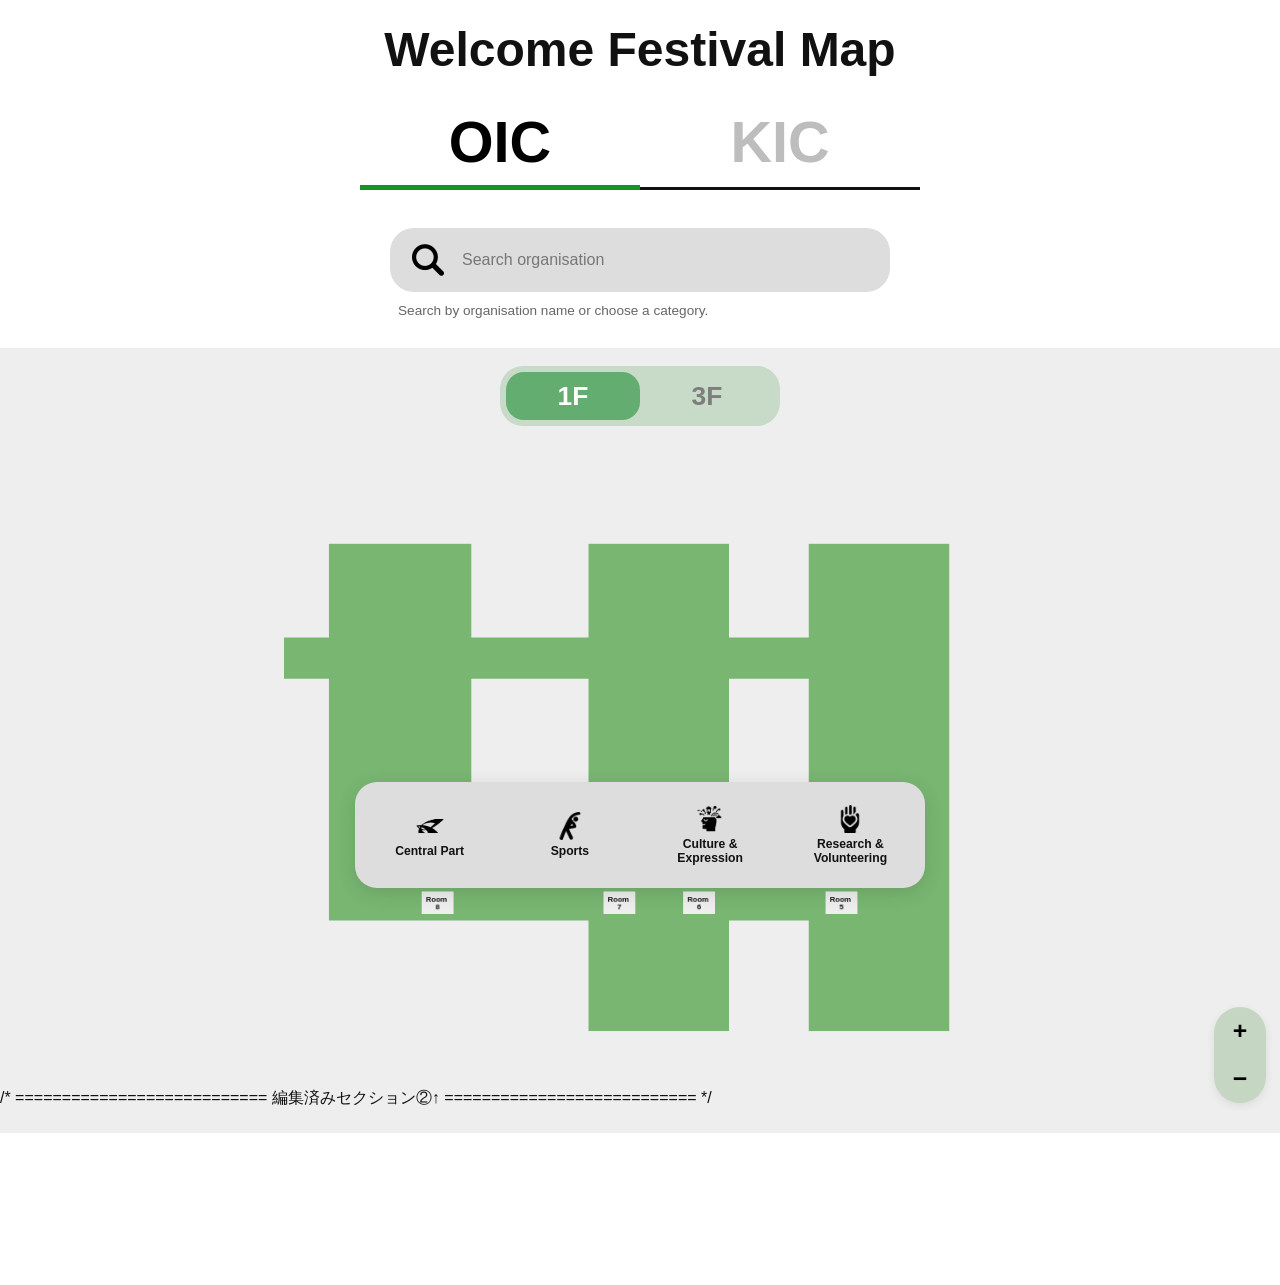
==== commit 0707fedc: "Summary Commit to main" ====
--- a/index.html
+++ b/index.html
@@ -1,5 +1,5 @@
 <!DOCTYPE html>
-<html lang="en">
+<html lang="ja">
 <head>
   <meta charset="UTF-8">
 
@@ -109,6 +109,9 @@
               <rect class="map-building" x="0" y="190" width="710" height="44" />
               <rect class="map-building" x="48" y="438" width="662" height="54" />
 
+/* ===========================
+   編集済みセクション①↓
+=========================== */              
               <g
                 class="map-room"
                 data-room-id="room-8"
@@ -189,6 +192,9 @@
                 </text>
               </g>
             </g>
+/* ===========================
+   編集済みセクション①↑
+=========================== */
 
             <g
               class="floor-layout is-active"
@@ -414,6 +420,9 @@
             </g>
             </g>
 
+/* ===========================
+   編集済みセクション②↓
+=========================== */
             <!-- KIC 1F -->
             <g
               class="floor-layout"
@@ -927,6 +936,10 @@
           </svg>
         </div>
       </div>
+
+/* ===========================
+   編集済みセクション②↑
+=========================== */
 
       <div class="zoom-controls" aria-label="Map zoom controls">
         <button
--- a/css/style.css
+++ b/css/style.css
@@ -431,11 +431,6 @@
   --category-color: #c4a3cb;
 }
 
-/*
-  Category icons are ordinary PNG images.
-  Their colours should be edited in the PNG files themselves.
-*/
-
 .category-icon-image {
   display: block;
   width: 28px;
@@ -443,9 +438,6 @@
   margin-bottom: 5px;
   object-fit: contain;
 
-  /*
-    Makes coloured PNG icons display as solid black.
-  */
   filter: brightness(0);
 }
 
@@ -680,11 +672,6 @@
    OIC 1F ROOM PLACEMENT
 ========================= */
 
-/*
-  Room positions were calculated from the Figma measurements.
-  The green building is drawn first and the rooms are drawn above it.
-*/
-
 .floor-layout[data-floor-layout="1"] .map-room rect {
   stroke-width: 2px;
 }
@@ -694,7 +681,9 @@
   font-weight: 700;
 }
 
-
+/* ===========================
+   編集済みセクション①↓
+=========================== */
 
 /* KIC five-floor selector */
 .floor-switch.has-five-floors {
@@ -721,3 +710,6 @@
 .floor-layout[data-venue-layout="oic"][data-floor-layout="1"] .oic1-room-name {
     font-size: 8px;
 }
+/* ===========================
+   編集済みセクション①↑
+=========================== */
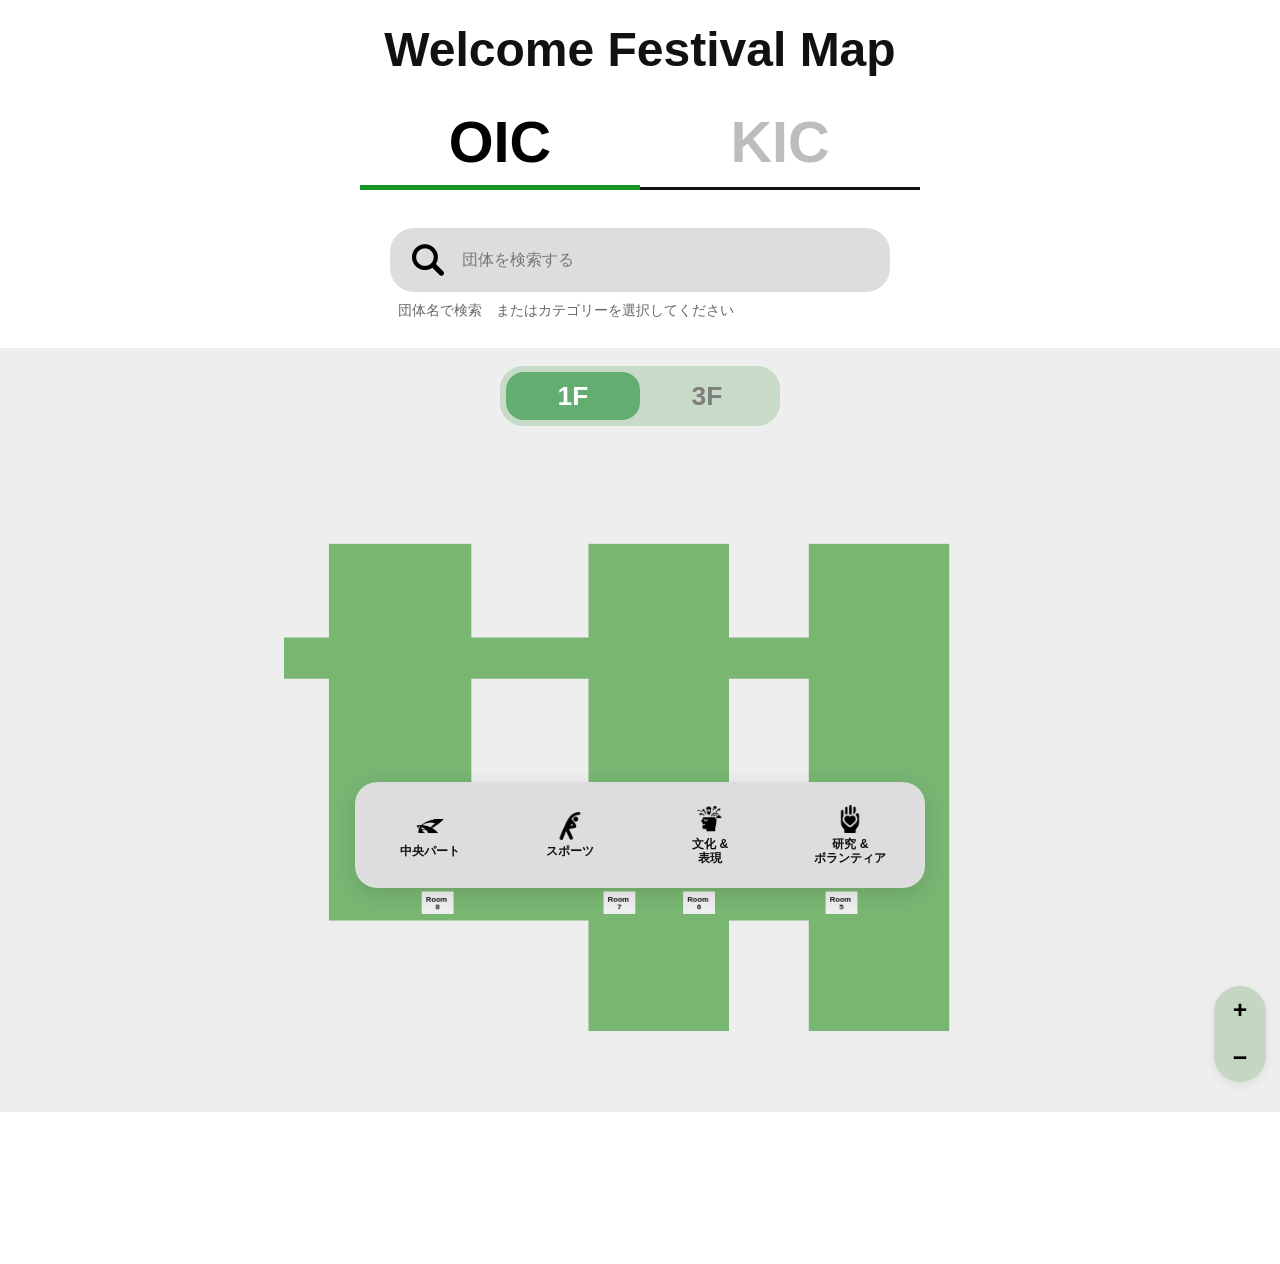
==== commit d33a5d43: "Summary Commit to main" ====
--- a/index.html
+++ b/index.html
@@ -48,14 +48,16 @@
           alt=""
           aria-hidden="true"
         >
-
+        <!--編集済みセクション①↓-->
         <input
           id="organisationSearch"
           type="search"
-          placeholder="Search organisation"
+          placeholder="団体を検索する"
           autocomplete="off"
           aria-label="Search for an organisation"
         >
+        <!--編集済みセクション①↑-->
+
       </label>
 
       <p
@@ -64,6 +66,7 @@
         aria-live="polite"
       ></p>
     </section>
+
 
     <section class="map-section">
       <div class="floor-switch" aria-label="Choose a floor">
@@ -109,9 +112,7 @@
               <rect class="map-building" x="0" y="190" width="710" height="44" />
               <rect class="map-building" x="48" y="438" width="662" height="54" />
 
-/* ===========================
-   編集済みセクション①↓
-=========================== */              
+<!--編集済みセクション②↓-->             
               <g
                 class="map-room"
                 data-room-id="room-8"
@@ -192,9 +193,7 @@
                 </text>
               </g>
             </g>
-/* ===========================
-   編集済みセクション①↑
-=========================== */
+<!--編集済みセクション②↑-->
 
             <g
               class="floor-layout is-active"
@@ -420,9 +419,7 @@
             </g>
             </g>
 
-/* ===========================
-   編集済みセクション②↓
-=========================== */
+<!--編集済みセクション③↓-->
             <!-- KIC 1F -->
             <g
               class="floor-layout"
@@ -439,7 +436,7 @@
 
               <g class="map-room" data-room-id="kic-student-hall" tabindex="0" role="button" aria-label="Student Hall">
                 <rect x="38" y="125" width="195" height="230" />
-                <text x="135.5" y="244">Student Hall</text>
+                <text x="135.5" y="244">小ホール</text>
               </g>
               <g class="map-room" data-room-id="kic-101" tabindex="0" role="button" aria-label="101">
                 <rect x="104" y="366" width="126" height="46" />
@@ -463,7 +460,7 @@
               </g>
               <g class="map-room" data-room-id="kic-open-cafe" tabindex="0" role="button" aria-label="Open Cafe">
                 <rect x="370" y="180" width="380" height="70" />
-                <text x="555" y="219">Open Cafe</text>
+                <text x="555" y="219">オープンカフェ</text>
               </g>
               <g class="map-room" data-room-id="kic-110" tabindex="0" role="button" aria-label="110">
                 <rect x="407" y="430" width="95" height="145" />
@@ -499,7 +496,7 @@
               </g>
               <g class="map-room" data-room-id="kic-open-factory" tabindex="0" role="button" aria-label="Open Factory">
                 <rect x="375" y="185" width="265" height="168" />
-                <text x="507.5" y="271">Open Factory</text>
+                <text x="507.5" y="271">オープンファクトリー</text>
               </g>
               <g class="map-room" data-room-id="kic-202" tabindex="0" role="button" aria-label="202">
                 <rect x="645" y="185" width="50" height="82" />
@@ -933,13 +930,10 @@
                 <text x="730" y="323">R508</text>
               </g>
             </g>
+            <!--編集済みセクション③↑-->
           </svg>
         </div>
       </div>
-
-/* ===========================
-   編集済みセクション②↑
-=========================== */
 
       <div class="zoom-controls" aria-label="Map zoom controls">
         <button
@@ -961,7 +955,7 @@
         </button>
       </div>
     </section>
-
+<!--編集済みセクション④↓-->
     <nav class="category-nav" aria-label="Organisation categories">
       <button
         class="category-button category-central"
@@ -971,7 +965,7 @@
       >
         <img class="category-icon-image" src="images/central.png" alt="" aria-hidden="true">
 
-        <span>Central Part</span>
+        <span>中央パート</span>
       </button>
 
       <button
@@ -982,7 +976,7 @@
       >
         <img class="category-icon-image" src="images/sports.png" alt="" aria-hidden="true">
 
-        <span>Sports</span>
+        <span>スポーツ</span>
       </button>
 
       <button
@@ -993,7 +987,7 @@
       >
         <img class="category-icon-image" src="images/culture.png" alt="" aria-hidden="true">
 
-        <span>Culture &amp;<br>Expression</span>
+        <span>文化 &amp;<br>表現</span>
       </button>
 
       <button
@@ -1004,8 +998,9 @@
       >
         <img class="category-icon-image" src="images/research-volunteering.png" alt="" aria-hidden="true">
 
-        <span>Research &amp;<br>Volunteering</span>
+        <span>研究 &amp;<br>ボランティア</span>
       </button>
+      <!--編集済みセクション④↑-->
     </nav>
   </main>
 
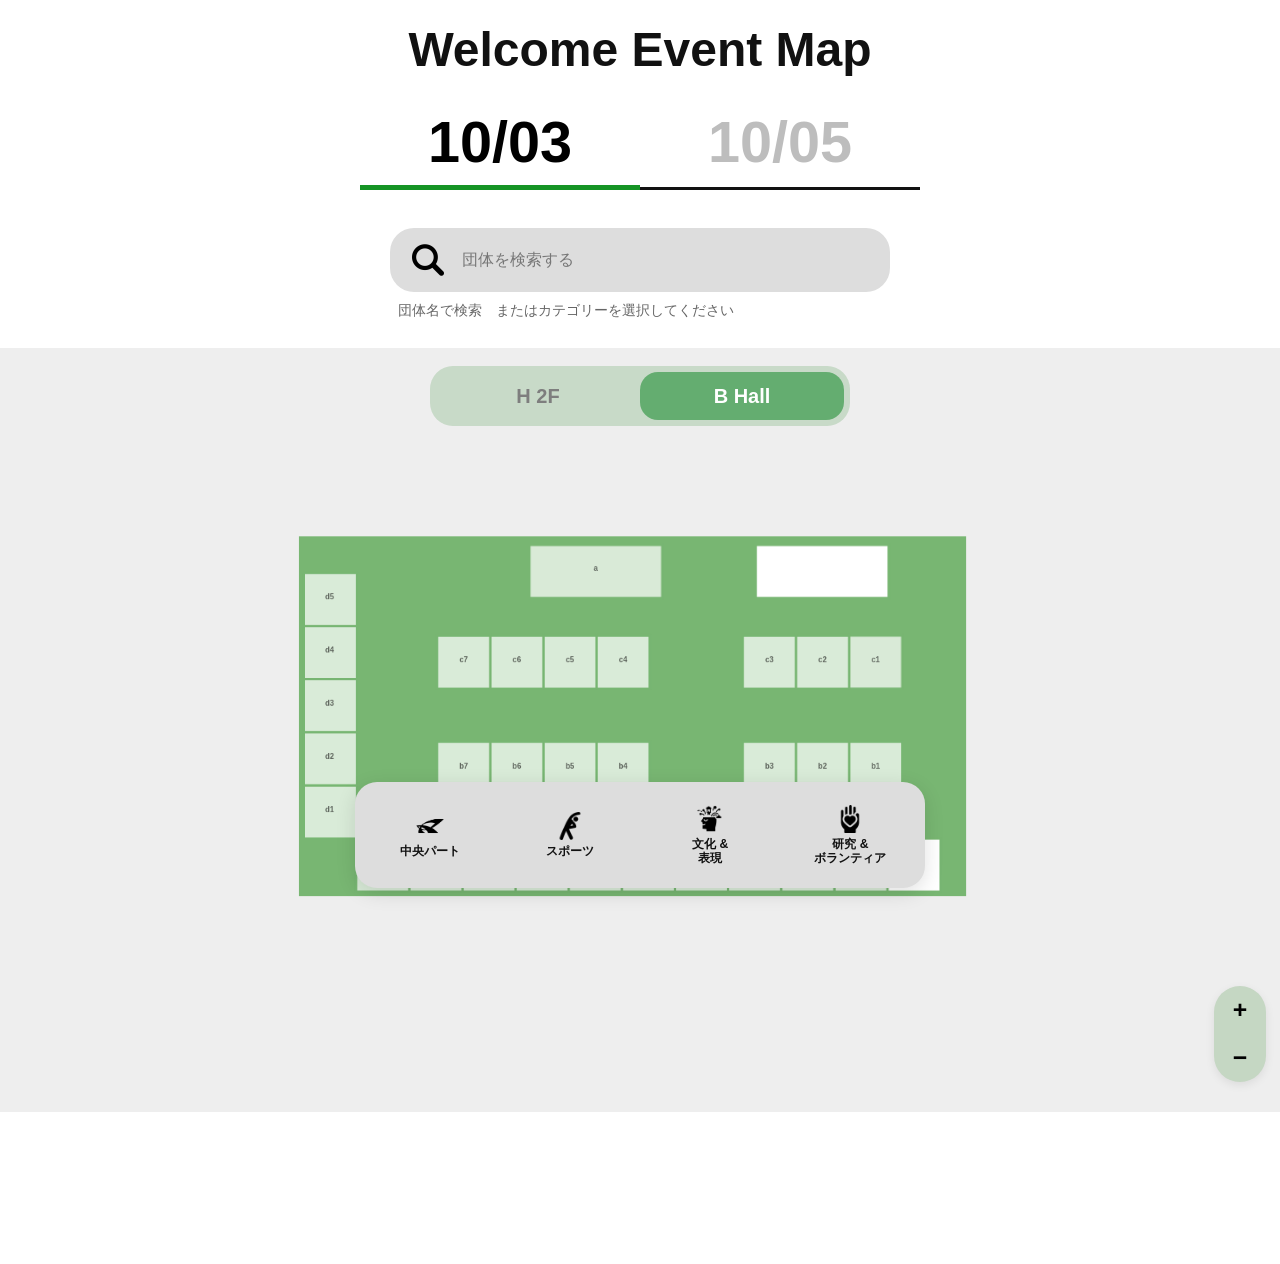
==== commit 91c04f73: "Summary Commit to main" ====
--- a/index.html
+++ b/index.html
@@ -8,35 +8,36 @@
     content="width=device-width, initial-scale=1, viewport-fit=cover"
   >
 
-  <title>Welcome Festival Map</title>
+  <title>Welcome Event Map</title>
 
   <link rel="stylesheet" href="css/style.css">
+  <script src="js/data.js" defer></script>
   <script src="js/map.js" defer></script>
 </head>
 
 <body>
   <header class="site-header">
-    <h1 class="site-title">Welcome Festival Map</h1>
+    <h1 class="site-title">Welcome Event Map</h1>
   </header>
 
   <main>
-    <nav class="venue-tabs" aria-label="Choose a campus">
+    <nav class="venue-tabs" aria-label="Choose a date">
       <button
         class="venue-tab is-active"
         type="button"
-        data-venue="oic"
+        data-venue="first"
         aria-selected="true"
       >
-        OIC
+        10/03
       </button>
 
       <button
         class="venue-tab"
         type="button"
-        data-venue="kic"
+        data-venue="second"
         aria-selected="false"
       >
-        KIC
+        10/05
       </button>
     </nav>
 
@@ -48,7 +49,6 @@
           alt=""
           aria-hidden="true"
         >
-        <!--編集済みセクション①↓-->
         <input
           id="organisationSearch"
           type="search"
@@ -56,7 +56,6 @@
           autocomplete="off"
           aria-label="Search for an organisation"
         >
-        <!--編集済みセクション①↑-->
 
       </label>
 
@@ -100,9 +99,8 @@
           >
             <g
               class="floor-layout"
-              data-venue-layout="oic"
               data-floor-layout="1"
-              aria-label="OIC first floor map"
+              aria-label="H 2F map"
               aria-hidden="true"
               style="display: none;"
             >
@@ -111,8 +109,7 @@
               <rect class="map-building" x="560" y="90" width="150" height="520" />
               <rect class="map-building" x="0" y="190" width="710" height="44" />
               <rect class="map-building" x="48" y="438" width="662" height="54" />
-
-<!--編集済みセクション②↓-->             
+             
               <g
                 class="map-room"
                 data-room-id="room-8"
@@ -193,744 +190,238 @@
                 </text>
               </g>
             </g>
-<!--編集済みセクション②↑-->
-
-            <g
-              class="floor-layout is-active"
-              data-venue-layout="oic"
-              data-floor-layout="3"
-              aria-label="OIC third floor map"
-              aria-hidden="false"
-              style="display: inline;"
-            >
-<!-- Building base -->
-
-            <!-- Left vertical section -->
-            <rect
-              class="map-building"
-              x="48"
-              y="90"
-              width="152"
-              height="402"
-            />
-
-            <!-- Middle vertical section -->
-            <rect
-              class="map-building"
-              x="325"
-              y="90"
-              width="150"
-              height="520"
-            />
-
-            <!-- Right vertical section -->
-            <rect
-              class="map-building"
-              x="560"
-              y="90"
-              width="150"
-              height="520"
-            />
-
-            <!-- Upper corridor -->
-            <rect
-              class="map-building"
-              x="0"
-              y="190"
-              width="710"
-              height="44"
-            />
-
-            <!-- Bottom corridor -->
-            <rect
-              class="map-building"
-              x="48"
-              y="438"
-              width="662"
-              height="54"
-            />
-
-            <!-- Left section -->
-            <g class="map-room" data-room-id="as368" tabindex="0" role="button" aria-label="AS368">
-              <rect x="63" y="107" width="55" height="36" />
-              <text x="90.5" y="125" dy="0.35em">AS368</text>
-            </g>
-
-            <g class="map-room" data-room-id="as358" tabindex="0" role="button" aria-label="AS358">
-              <rect x="130" y="107" width="55" height="36" />
-              <text x="157.5" y="125" dy="0.35em">AS358</text>
-            </g>
-
-            <g class="map-room" data-room-id="as357" tabindex="0" role="button" aria-label="AS357">
-              <rect x="130" y="148" width="55" height="36" />
-              <text x="157.5" y="166" dy="0.35em">AS357</text>
-            </g>
-
-            <g class="map-room" data-room-id="as365" tabindex="0" role="button" aria-label="AS365">
-              <rect x="63" y="242" width="55" height="36" />
-              <text x="90.5" y="260" dy="0.35em">AS365</text>
-            </g>
-
-            <g class="map-room" data-room-id="as356" tabindex="0" role="button" aria-label="AS356">
-              <rect x="130" y="242" width="55" height="36" />
-              <text x="157.5" y="260" dy="0.35em">AS356</text>
-            </g>
-
-            <g class="map-room" data-room-id="as364" tabindex="0" role="button" aria-label="AS364">
-              <rect x="63" y="282" width="55" height="36" />
-              <text x="90.5" y="300" dy="0.35em">AS364</text>
-            </g>
-
-            <g class="map-room" data-room-id="as363" tabindex="0" role="button" aria-label="AS363">
-              <rect x="63" y="322" width="55" height="36" />
-              <text x="90.5" y="340" dy="0.35em">AS363</text>
-            </g>
-
-            <g class="map-room" data-room-id="as362" tabindex="0" role="button" aria-label="AS362">
-              <rect x="63" y="362" width="55" height="36" />
-              <text x="90.5" y="380" dy="0.35em">AS362</text>
-            </g>
-
-            <g class="map-room" data-room-id="as361" tabindex="0" role="button" aria-label="AS361">
-              <rect x="63" y="402" width="55" height="36" />
-              <text x="90.5" y="420" dy="0.35em">AS361</text>
-            </g>
-
-            <g class="map-room map-room-tall" data-room-id="ps-lounge" tabindex="0" role="button" aria-label="PS Lounge">
-              <rect x="130" y="282" width="55" height="156" />
-              <text x="157.5" y="360" class="multiline-room-name">
-                <tspan x="157.5" dy="-0.35em">PS</tspan>
-                <tspan x="157.5" dy="1.3em">Lounge</tspan>
-              </text>
-            </g>
-
-            <!-- Middle section -->
-            <g class="map-room" data-room-id="ac348" tabindex="0" role="button" aria-label="AC348">
-              <rect x="337" y="107" width="55" height="36" />
-              <text x="364.5" y="125" dy="0.35em">AC348</text>
-            </g>
-
-            <g class="map-room" data-room-id="ac338" tabindex="0" role="button" aria-label="AC338">
-              <rect x="405" y="107" width="55" height="36" />
-              <text x="432.5" y="125" dy="0.35em">AC338</text>
-            </g>
-
-            <g class="map-room" data-room-id="ac337" tabindex="0" role="button" aria-label="AC337">
-              <rect x="405" y="148" width="55" height="36" />
-              <text x="432.5" y="166" dy="0.35em">AC337</text>
-            </g>
-
-            <g class="map-room" data-room-id="ac345" tabindex="0" role="button" aria-label="AC345">
-              <rect x="337" y="242" width="55" height="36" />
-              <text x="364.5" y="260" dy="0.35em">AC345</text>
-            </g>
-
-            <g class="map-room" data-room-id="ac336" tabindex="0" role="button" aria-label="AC336">
-              <rect x="405" y="242" width="55" height="36" />
-              <text x="432.5" y="260" dy="0.35em">AC336</text>
-            </g>
-
-            <g class="map-room" data-room-id="ac344" tabindex="0" role="button" aria-label="AC344">
-              <rect x="337" y="282" width="55" height="36" />
-              <text x="364.5" y="300" dy="0.35em">AC344</text>
-            </g>
-
-            <g class="map-room" data-room-id="ac343" tabindex="0" role="button" aria-label="AC343">
-              <rect x="337" y="322" width="55" height="36" />
-              <text x="364.5" y="340" dy="0.35em">AC343</text>
-            </g>
-
-            <g class="map-room" data-room-id="ac342" tabindex="0" role="button" aria-label="AC342">
-              <rect x="337" y="362" width="55" height="36" />
-              <text x="364.5" y="380" dy="0.35em">AC342</text>
-            </g>
-
-            <g class="map-room" data-room-id="ac341" tabindex="0" role="button" aria-label="AC341">
-              <rect x="337" y="402" width="55" height="36" />
-              <text x="364.5" y="420" dy="0.35em">AC341</text>
-            </g>
-
-            <g class="map-room map-room-tall" data-room-id="ba-house" tabindex="0" role="button" aria-label="BA House">
-              <rect x="405" y="282" width="55" height="156" />
-              <text x="432.5" y="360" class="multiline-room-name">
-                <tspan x="432.5" dy="-0.35em">BA</tspan>
-                <tspan x="432.5" dy="1.3em">House</tspan>
-              </text>
-            </g>
-
-            <!-- Right section -->
-            <g class="map-room" data-room-id="an328" tabindex="0" role="button" aria-label="AN328">
-              <rect x="572" y="107" width="55" height="36" />
-              <text x="599.5" y="125" dy="0.35em">AN328</text>
-            </g>
-
-            <g class="map-room" data-room-id="an327" tabindex="0" role="button" aria-label="AN327">
-              <rect x="572" y="148" width="55" height="36" />
-              <text x="599.5" y="166" dy="0.35em">AN327</text>
-            </g>
-
-            <g class="map-room" data-room-id="an325" tabindex="0" role="button" aria-label="AN325">
-              <rect x="572" y="242" width="55" height="36" />
-              <text x="599.5" y="260" dy="0.35em">AN325</text>
-            </g>
-
-            <g class="map-room" data-room-id="an324" tabindex="0" role="button" aria-label="AN324">
-              <rect x="572" y="282" width="55" height="36" />
-              <text x="599.5" y="300" dy="0.35em">AN324</text>
-            </g>
-
-            <g class="map-room" data-room-id="an323" tabindex="0" role="button" aria-label="AN323">
-              <rect x="572" y="322" width="55" height="36" />
-              <text x="599.5" y="340" dy="0.35em">AN323</text>
-            </g>
-
-            <g class="map-room" data-room-id="an322" tabindex="0" role="button" aria-label="AN322">
-              <rect x="572" y="362" width="55" height="36" />
-              <text x="599.5" y="380" dy="0.35em">AN322</text>
-            </g>
-
-            <g class="map-room" data-room-id="an321" tabindex="0" role="button" aria-label="AN321">
-              <rect x="572" y="402" width="55" height="36" />
-              <text x="599.5" y="420" dy="0.35em">AN321</text>
-            </g>
-
-            <g class="map-room" data-room-id="an316" tabindex="0" role="button" aria-label="AN316">
-              <rect x="640" y="197" width="55" height="36" />
-              <text x="667.5" y="215" dy="0.35em">AN316</text>
-            </g>
-
-            <g class="map-room map-room-tall student-lounge" data-room-id="student-lounge" tabindex="0" role="button" aria-label="Student Lounge">
-              <rect x="640" y="242" width="55" height="196" />
-              <text x="667.5" y="340" class="multiline-room-name">
-                <tspan x="667.5" dy="-0.35em">Student</tspan>
-                <tspan x="667.5" dy="1.3em">Lounge</tspan>
-              </text>
-            </g>
-
-            <!-- Lower rooms -->
-            <g class="map-room map-room-large" data-room-id="ac330" tabindex="0" role="button" aria-label="AC330">
-              <rect x="337" y="505" width="123" height="85" />
-              <text x="398.5" y="547.5" dy="0.35em">AC330</text>
-            </g>
-
-            <g class="map-room map-room-large" data-room-id="an310" tabindex="0" role="button" aria-label="AN310">
-              <rect x="572" y="505" width="123" height="85" />
-              <text x="633.5" y="547.5" dy="0.35em">AN310</text>
-            </g>
-            </g>
-
-<!--編集済みセクション③↓-->
-            <!-- KIC 1F -->
-            <g
-              class="floor-layout"
-              data-venue-layout="kic"
-              data-floor-layout="1"
-              aria-label="KIC first floor map"
-              aria-hidden="true"
-              style="display: none;"
-            >
-              <!-- Main green circulation/building shape -->
-              <path class="map-building" d="M30 115 H370 V173 H758 V365 H370 V620 H95 V365 H30 Z" />
-              <rect class="map-building" x="365" y="173" width="393" height="192" />
-              <rect class="map-building" x="390" y="385" width="130" height="215" />
-
-              <g class="map-room" data-room-id="kic-student-hall" tabindex="0" role="button" aria-label="Student Hall">
-                <rect x="38" y="125" width="195" height="230" />
-                <text x="135.5" y="244">小ホール</text>
-              </g>
-              <g class="map-room" data-room-id="kic-101" tabindex="0" role="button" aria-label="101">
-                <rect x="104" y="366" width="126" height="46" />
-                <text x="167" y="394">101</text>
-              </g>
-              <g class="map-room" data-room-id="kic-102" tabindex="0" role="button" aria-label="102">
-                <rect x="104" y="416" width="126" height="46" />
-                <text x="167" y="444">102</text>
-              </g>
-              <g class="map-room" data-room-id="kic-103" tabindex="0" role="button" aria-label="103">
-                <rect x="104" y="466" width="126" height="46" />
-                <text x="167" y="494">103</text>
-              </g>
-              <g class="map-room" data-room-id="kic-104" tabindex="0" role="button" aria-label="104">
-                <rect x="104" y="516" width="126" height="46" />
-                <text x="167" y="544">104</text>
-              </g>
-              <g class="map-room" data-room-id="kic-105" tabindex="0" role="button" aria-label="105">
-                <rect x="104" y="566" width="126" height="46" />
-                <text x="167" y="594">105</text>
-              </g>
-              <g class="map-room" data-room-id="kic-open-cafe" tabindex="0" role="button" aria-label="Open Cafe">
-                <rect x="370" y="180" width="380" height="70" />
-                <text x="555" y="219">オープンカフェ</text>
-              </g>
-              <g class="map-room" data-room-id="kic-110" tabindex="0" role="button" aria-label="110">
-                <rect x="407" y="430" width="95" height="145" />
-                <text x="454.5" y="504">110</text>
-              </g>
-            </g>
-
-            <!-- KIC 2F -->
-            <g
-              class="floor-layout"
-              data-venue-layout="kic"
-              data-floor-layout="2"
-              aria-label="KIC second floor map"
-              aria-hidden="true"
-              style="display: none;"
-            >
-              <!-- Main green circulation/building shape -->
-              <path class="map-building" d="M30 115 H370 V173 H758 V365 H370 V620 H95 V365 H30 Z" />
-              <rect class="map-building" x="365" y="173" width="393" height="192" />
-              <rect class="map-building" x="390" y="385" width="130" height="215" />
-
-              <g class="map-room" data-room-id="kic-207" tabindex="0" role="button" aria-label="207">
-                <rect x="38" y="125" width="195" height="145" />
-                <text x="135.5" y="199">207</text>
-              </g>
-              <g class="map-room" data-room-id="kic-206" tabindex="0" role="button" aria-label="206">
-                <rect x="240" y="125" width="62" height="112" />
-                <text x="270" y="182">206</text>
-              </g>
-              <g class="map-room" data-room-id="kic-205" tabindex="0" role="button" aria-label="205">
-                <rect x="308" y="125" width="57" height="112" />
-                <text x="336.5" y="182">205</text>
-              </g>
-              <g class="map-room" data-room-id="kic-open-factory" tabindex="0" role="button" aria-label="Open Factory">
-                <rect x="375" y="185" width="265" height="168" />
-                <text x="507.5" y="271">オープンファクトリー</text>
-              </g>
-              <g class="map-room" data-room-id="kic-202" tabindex="0" role="button" aria-label="202">
-                <rect x="645" y="185" width="50" height="82" />
-                <text x="670" y="228">202</text>
-              </g>
-              <g class="map-room" data-room-id="kic-201" tabindex="0" role="button" aria-label="201">
-                <rect x="700" y="185" width="50" height="82" />
-                <text x="725" y="228">201</text>
-              </g>
-              <g class="map-room" data-room-id="kic-204" tabindex="0" role="button" aria-label="204">
-                <rect x="645" y="270" width="50" height="82" />
-                <text x="670" y="312">204</text>
-              </g>
-              <g class="map-room" data-room-id="kic-203" tabindex="0" role="button" aria-label="203">
-                <rect x="700" y="270" width="50" height="82" />
-                <text x="725" y="312">203</text>
-              </g>
-              <g class="map-room" data-room-id="kic-213" tabindex="0" role="button" aria-label="213">
-                <rect x="264" y="366" width="96" height="50" />
-                <text x="313" y="395">213</text>
-              </g>
-              <g class="map-room" data-room-id="kic-212" tabindex="0" role="button" aria-label="212">
-                <rect x="264" y="418" width="96" height="50" />
-                <text x="313" y="447">212</text>
-              </g>
-              <g class="map-room" data-room-id="kic-211" tabindex="0" role="button" aria-label="211">
-                <rect x="264" y="470" width="96" height="50" />
-                <text x="313" y="499">211</text>
-              </g>
-              <g class="map-room" data-room-id="kic-210" tabindex="0" role="button" aria-label="210">
-                <rect x="264" y="522" width="96" height="50" />
-                <text x="313" y="551">210</text>
-              </g>
-              <g class="map-room" data-room-id="kic-h207" tabindex="0" role="button" aria-label="H207">
-                <rect x="104" y="366" width="126" height="85" />
-                <text x="167" y="416">H207</text>
-              </g>
-              <g class="map-room" data-room-id="kic-208" tabindex="0" role="button" aria-label="208">
-                <rect x="104" y="455" width="126" height="70" />
-                <text x="167" y="495">208</text>
-              </g>
-              <g class="map-room" data-room-id="kic-209" tabindex="0" role="button" aria-label="209">
-                <rect x="104" y="530" width="126" height="85" />
-                <text x="167" y="580">209</text>
-              </g>
-              <g class="map-room" data-room-id="kic-r214" tabindex="0" role="button" aria-label="R214">
-                <rect x="407" y="430" width="95" height="145" />
-                <text x="454.5" y="504">R214</text>
-              </g>
-            </g>
-
-            <!-- KIC 3F -->
-            <g
-            class="floor-layout"
-              data-venue-layout="kic"
-              data-floor-layout="3"
-              aria-label="KIC third floor map"
-              aria-hidden="true"
-              style="display: none;"
-            >
-              
-              <!-- Main green circulation/building shape -->
-              <path class="map-building" d="M30 115 H370 V173 H758 V365 H370 V620 H95 V365 H30 Z" />
-              <rect class="map-building" x="365" y="173" width="393" height="192" />
-              <rect class="map-building" x="390" y="385" width="130" height="215" />
-
-              <g class="map-room" data-room-id="kic-311" tabindex="0" role="button" aria-label="311">
-                <rect x="40" y="125" width="63" height="125" />
-                <text x="71" y="189">311</text>
-              </g>
-              <g class="map-room" data-room-id="kic-310" tabindex="0" role="button" aria-label="310">
-                <rect x="104" y="125" width="63" height="125" />
-                <text x="135" y="189">310</text>
-              </g>
-              <g class="map-room" data-room-id="kic-309" tabindex="0" role="button" aria-label="309">
-                <rect x="168" y="125" width="63" height="125" />
-                <text x="199" y="189">309</text>
-              </g>
-              <g class="map-room" data-room-id="kic-308" tabindex="0" role="button" aria-label="308">
-                <rect x="232" y="125" width="63" height="125" />
-                <text x="263" y="189">308</text>
-              </g>
-              <g class="map-room" data-room-id="kic-307" tabindex="0" role="button" aria-label="307">
-                <rect x="296" y="125" width="63" height="125" />
-                <text x="327" y="189">307</text>
-              </g>
-              <g class="map-room" data-room-id="kic-312" tabindex="0" role="button" aria-label="312">
-                <rect x="40" y="285" width="127" height="70" />
-                <text x="101" y="323">312</text>
-              </g>
-              <g class="map-room" data-room-id="kic-313" tabindex="0" role="button" aria-label="313">
-                <rect x="167" y="285" width="32.5" height="70" />
-                <text x="183" y="323">313</text>
-              </g>
-              <g class="map-room" data-room-id="kic-314" tabindex="0" role="button" aria-label="314">
-                <rect x="199.5" y="285" width="32.5" height="70" />
-                <text x="215.5" y="323">314</text>
-              </g>
-              <g class="map-room" data-room-id="kic-h302" tabindex="0" role="button" aria-label="H302">
-                <rect x="104" y="366" width="126" height="50" />
-                <text x="167" y="395">H302</text>
-              </g>
-              <g class="map-room" data-room-id="kic-315" tabindex="0" role="button" aria-label="315">
-                <rect x="104" y="418" width="126" height="35" />
-                <text x="167" y="440">315</text>
-              </g>
-              <g class="map-room" data-room-id="kic-h303" tabindex="0" role="button" aria-label="H303">
-                <rect x="104" y="470" width="126" height="50" />
-                <text x="167" y="499">H303</text>
-              </g>
-              <g class="map-room" data-room-id="kic-h304" tabindex="0" role="button" aria-label="H304">
-                <rect x="104" y="522" width="126" height="90" />
-                <text x="167" y="571">H304</text>
-              </g>
-              <g class="map-room" data-room-id="kic-317" tabindex="0" role="button" aria-label="317">
-                <rect x="264" y="366" width="96" height="50" />
-                <text x="313" y="395">317</text>
-              </g>
-               <g class="map-room" data-room-id="kic-316" tabindex="0" role="button" aria-label="316">
-                <rect x="264" y="418" width="96" height="50" />
-                <text x="313" y="445">316</text>
-              </g>
-              <g class="map-room" data-room-id="kic-h305" tabindex="0" role="button" aria-label="H305">
-                <rect x="264" y="470" width="96" height="97" />
-                <text x="313" y="520">H305</text>
-              </g>
-              <g class="map-room" data-room-id="kic-306" tabindex="0" role="button" aria-label="306">
-                <rect x="370" y="180" width="120" height="70" />
-                <text x="430" y="219">306</text>
-              </g>
-              <g class="map-room" data-room-id="kic-305" tabindex="0" role="button" aria-label="305">
-                <rect x="492" y="180" width="50" height="70" />
-                <text x="518" y="219">305</text>
-              </g>
-              <g class="map-room" data-room-id="kic-304" tabindex="0" role="button" aria-label="304">
-                <rect x="545" y="180" width="50" height="70" />
-                <text x="571" y="219">304</text>
-              </g>
-              <g class="map-room" data-room-id="kic-303" tabindex="0" role="button" aria-label="303">
-                <rect x="598" y="180" width="50" height="70" />
-                <text x="624" y="219">303</text>
-              </g>
-              <g class="map-room" data-room-id="kic-302" tabindex="0" role="button" aria-label="302">
-                <rect x="651" y="180" width="50" height="70" />
-                <text x="676" y="219">302</text>
-              </g>
-              <g class="map-room" data-room-id="kic-301" tabindex="0" role="button" aria-label="301">
-                <rect x="704" y="180" width="50" height="70" />
-                <text x="730" y="219">301</text>
-              </g>
-              <g class="map-room" data-room-id="kic-318" tabindex="0" role="button" aria-label="318">
-                <rect x="439" y="285" width="50" height="70" />
-                <text x="465" y="323">318</text>
-              </g>
-              <g class="map-room" data-room-id="kic-319" tabindex="0" role="button" aria-label="319">
-                <rect x="492" y="285" width="50" height="70" />
-                <text x="518" y="323">319</text>
-              </g>
-              <g class="map-room" data-room-id="kic-320" tabindex="0" role="button" aria-label="320">
-                <rect x="545" y="285" width="50" height="70" />
-                <text x="571" y="323">320</text>
-              </g>
-              <g class="map-room" data-room-id="kic-321" tabindex="0" role="button" aria-label="321">
-                <rect x="598" y="285" width="50" height="70" />
-                <text x="624" y="323">321</text>
-              </g>
-              <g class="map-room" data-room-id="kic-322" tabindex="0" role="button" aria-label="322">
-                <rect x="651" y="285" width="50" height="70" />
-                <text x="676" y="323">322</text>
-              </g>
-              <g class="map-room" data-room-id="kic-323" tabindex="0" role="button" aria-label="323">
-                <rect x="704" y="285" width="50" height="70" />
-                <text x="730" y="323">323</text>
-              </g>
-              <g class="map-room" data-room-id="kic-r324" tabindex="0" role="button" aria-label="R324">
-                <rect x="407" y="424" width="74" height="74" />
-                <text x="444" y="465">R324</text>
-              </g>
-              <g class="map-room" data-room-id="kic-r325" tabindex="0" role="button" aria-label="R325">
-                <rect x="407" y="504" width="95" height="74" />
-                <text x="454.5" y="545">R325</text>
-              </g>
-            </g>
-
-            <!-- KIC 4F -->
-            <g
-            class="floor-layout"
-              data-venue-layout="kic"
-              data-floor-layout="4"
-              aria-label="KIC fourth floor map"
-              aria-hidden="true"
-              style="display: none;"
-            >
-              <!-- Main green circulation/building shape -->
-              <path class="map-building" d="M30 115 H370 V173 H758 V365 H370 V620 H95 V365 H30 Z" />
-              <rect class="map-building" x="365" y="173" width="393" height="192" />
-
-              <g class="map-room" data-room-id="kic-412" tabindex="0" role="button" aria-label="412">
-                <rect x="40" y="125" width="63" height="125" />
-                <text x="71" y="189">412</text>
-              </g>
-              <g class="map-room" data-room-id="kic-411" tabindex="0" role="button" aria-label="411">
-                <rect x="104" y="125" width="63" height="125" />
-                <text x="135" y="189">411</text>
-              </g>
-              <g class="map-room" data-room-id="kic-410" tabindex="0" role="button" aria-label="410">
-                <rect x="168" y="125" width="63" height="125" />
-                <text x="199" y="189">410</text>
-              </g>
-              <g class="map-room" data-room-id="kic-409" tabindex="0" role="button" aria-label="409">
-                <rect x="232" y="125" width="63" height="125" />
-                <text x="263" y="189">409</text>
-              </g>
-              <g class="map-room" data-room-id="kic-408" tabindex="0" role="button" aria-label="408">
-                <rect x="296" y="125" width="63" height="125" />
-                <text x="327" y="189">408</text>
-              </g>
-              <g class="map-room" data-room-id="kic-413" tabindex="0" role="button" aria-label="413">
-                <rect x="40" y="285" width="127" height="70" />
-                <text x="101" y="323">413</text>
-              </g>
-              <g class="map-room" data-room-id="kic-414" tabindex="0" role="button" aria-label="414">
-                <rect x="167" y="285" width="65" height="70" />
-                <text x="199" y="323">414</text>
-              </g>
-              <g class="map-room" data-room-id="kic-h406" tabindex="0" role="button" aria-label="H406">
-                <rect x="104" y="366" width="126" height="85" />
-                <text x="167" y="416">H406</text>
-              </g>
-              <g class="map-room" data-room-id="kic-415" tabindex="0" role="button" aria-label="415">
-                <rect x="104" y="454" width="126" height="35" />
-                <text x="167" y="476">415</text>
-              </g>
-              <g class="map-room" data-room-id="kic-416" tabindex="0" role="button" aria-label="416">
-                <rect x="104" y="492" width="126" height="35" />
-                <text x="167" y="514">416</text>
-              </g>
-              <g class="map-room" data-room-id="kic-417" tabindex="0" role="button" aria-label="417">
-                <rect x="104" y="530" width="126" height="85" />
-                <text x="167" y="580">417</text>
-              </g>
-              <g class="map-room" data-room-id="kic-421" tabindex="0" role="button" aria-label="421">
-                <rect x="264" y="366" width="96" height="50" />
-                <text x="313" y="395">421</text>
-              </g>
-              <g class="map-room" data-room-id="kic-420" tabindex="0" role="button" aria-label="420">
-                <rect x="264" y="418" width="96" height="50" />
-                <text x="313" y="447">420</text>
-              </g>
-              <g class="map-room" data-room-id="kic-419" tabindex="0" role="button" aria-label="419">
-                <rect x="264" y="470" width="96" height="50" />
-                <text x="313" y="499">419</text>
-              </g>
-              <g class="map-room" data-room-id="kic-418" tabindex="0" role="button" aria-label="418">
-                <rect x="264" y="522" width="96" height="50" />
-                <text x="313" y="551">418</text>
-              </g>
-              <g class="map-room" data-room-id="kic-407" tabindex="0" role="button" aria-label="407">
-                <rect x="388" y="180" width="50" height="70" />
-                <text x="414" y="219">407</text>
-              </g>
-              <g class="map-room" data-room-id="kic-406" tabindex="0" role="button" aria-label="406">
-                <rect x="440" y="180" width="50" height="70" />
-                <text x="466" y="219">406</text>
-              </g>
-              <g class="map-room" data-room-id="kic-405" tabindex="0" role="button" aria-label="405">
-                <rect x="492" y="180" width="50" height="70" />
-                <text x="518" y="219">405</text>
-              </g>
-              <g class="map-room" data-room-id="kic-404" tabindex="0" role="button" aria-label="404">
-                <rect x="545" y="180" width="50" height="70" />
-                <text x="571" y="219">404</text>
-              </g>
-              <g class="map-room" data-room-id="kic-403" tabindex="0" role="button" aria-label="403">
-                <rect x="598" y="180" width="50" height="70" />
-                <text x="624" y="219">403</text>
-              </g>
-              <g class="map-room" data-room-id="kic-402" tabindex="0" role="button" aria-label="402">
-                <rect x="651" y="180" width="50" height="70" />
-                <text x="676" y="219">402</text>
-              </g>
-              <g class="map-room" data-room-id="kic-401" tabindex="0" role="button" aria-label="401">
-                <rect x="704" y="180" width="50" height="70" />
-                <text x="730" y="219">401</text>
-              </g>
-              <g class="map-room" data-room-id="kic-422" tabindex="0" role="button" aria-label="422">
-                <rect x="388" y="285" width="50" height="70" />
-                <text x="414" y="323">422</text>
-              </g>
-              <g class="map-room" data-room-id="kic-423" tabindex="0" role="button" aria-label="423">
-                <rect x="440" y="285" width="50" height="70" />
-                <text x="466" y="323">423</text>
-              </g>
-              <g class="map-room" data-room-id="kic-424" tabindex="0" role="button" aria-label="424">
-                <rect x="492" y="285" width="50" height="70" />
-                <text x="518" y="323">424</text>
-              </g>
-              <g class="map-room" data-room-id="kic-425" tabindex="0" role="button" aria-label="425">
-                <rect x="545" y="285" width="50" height="70" />
-                <text x="571" y="323">425</text>
-              </g>
-              <g class="map-room" data-room-id="kic-426" tabindex="0" role="button" aria-label="426">
-                <rect x="598" y="285" width="50" height="70" />
-                <text x="624" y="323">426</text>
-              </g>
-              <g class="map-room" data-room-id="kic-427" tabindex="0" role="button" aria-label="427">
-                <rect x="651" y="285" width="50" height="70" />
-                <text x="676" y="323">427</text>
-              </g>
-              <g class="map-room" data-room-id="kic-428" tabindex="0" role="button" aria-label="428">
-                <rect x="704" y="285" width="50" height="70" />
-                <text x="730" y="323">428</text>
-              </g>
-            </g>
-
-            <!-- KIC 5F -->
-            <g
-            class="floor-layout"
-              data-venue-layout="kic"
-              data-floor-layout="5"
-              aria-label="KIC fifth floor map"
-              aria-hidden="true"
-              style="display: none;"
-            >
-              <!-- Main green circulation/building shape -->
-              <path class="map-building" d="M30 115 H370 V173 H758 V365 H370 V620 H95 V365 H30 Z" />
-              <rect class="map-building" x="365" y="173" width="393" height="192" />
-
-              <g class="map-room" data-room-id="kic-519" tabindex="0" role="button" aria-label="519">
-                <rect x="40" y="125" width="63" height="125" />
-                <text x="71" y="189">519</text>
-              </g>
-              <g class="map-room" data-room-id="kic-518" tabindex="0" role="button" aria-label="518">
-                <rect x="104" y="125" width="63" height="125" />
-                <text x="135" y="189">518</text>
-              </g>
-              <g class="map-room" data-room-id="kic-517" tabindex="0" role="button" aria-label="517">
-                <rect x="168" y="125" width="63" height="125" />
-                <text x="199" y="189">517</text>
-              </g>
-              <g class="map-room" data-room-id="kic-516" tabindex="0" role="button" aria-label="516">
-                <rect x="232" y="125" width="63" height="125" />
-                <text x="263" y="189">516</text>
-              </g>
-              <g class="map-room" data-room-id="kic-r515" tabindex="0" role="button" aria-label="R515">
-                <rect x="296" y="125" width="63" height="125" />
-                <text x="327" y="189">R515</text>
-              </g>
-              <g class="map-room" data-room-id="kic-520" tabindex="0" role="button" aria-label="520">
-                <rect x="40" y="285" width="127" height="70" />
-                <text x="101" y="323">520</text>
-              </g>
-              <g class="map-room" data-room-id="kic-521" tabindex="0" role="button" aria-label="521">
-                <rect x="167" y="285" width="65" height="70" />
-                <text x="199" y="323">521</text>
-              </g>
-              <g class="map-room" data-room-id="kic-h508" tabindex="0" role="button" aria-label="H508">
-                <rect x="104" y="366" width="126" height="85" />
-                <text x="167" y="416">H508</text>
-              </g>
-              <g class="map-room" data-room-id="kic-h509" tabindex="0" role="button" aria-label="H509">
-                <rect x="104" y="454" width="126" height="161" />
-                <text x="167" y="535">H509</text>
-              </g>
-              <g class="map-room" data-room-id="kic-523" tabindex="0" role="button" aria-label="523">
-                <rect x="264" y="366" width="96" height="50" />
-                <text x="313" y="395">523</text>
-              </g>
-               <g class="map-room" data-room-id="kic-522" tabindex="0" role="button" aria-label="522">
-                <rect x="264" y="418" width="96" height="50" />
-                <text x="313" y="445">522</text>
-              </g>
-              <g class="map-room" data-room-id="kic-h510" tabindex="0" role="button" aria-label="H510">
-                <rect x="264" y="470" width="96" height="97" />
-                <text x="313" y="520">H510</text>
-              </g>
-              <g class="map-room" data-room-id="kic-r507" tabindex="0" role="button" aria-label="R507">
-                <rect x="388" y="180" width="50" height="70" />
-                <text x="414" y="219">R507</text>
-              </g>
-              <g class="map-room" data-room-id="kic-r506" tabindex="0" role="button" aria-label="R506">
-                <rect x="440" y="180" width="50" height="70" />
-                <text x="466" y="219">R506</text>
-              </g>
-              <g class="map-room" data-room-id="kic-r505" tabindex="0" role="button" aria-label="R505">
-                <rect x="492" y="180" width="50" height="70" />
-                <text x="518" y="219">R505</text>
-              </g>
-              <g class="map-room" data-room-id="kic-r504" tabindex="0" role="button" aria-label="R504">
-                <rect x="545" y="180" width="50" height="70" />
-                <text x="571" y="219">R504</text>
-              </g>
-              <g class="map-room" data-room-id="kic-r503" tabindex="0" role="button" aria-label="R503">
-                <rect x="598" y="180" width="50" height="70" />
-                <text x="624" y="219">R503</text>
-              </g>
-              <g class="map-room" data-room-id="kic-r502" tabindex="0" role="button" aria-label="R502">
-                <rect x="651" y="180" width="50" height="70" />
-                <text x="676" y="219">R502</text>
-              </g>
-              <g class="map-room" data-room-id="kic-r501" tabindex="0" role="button" aria-label="R501">
-                <rect x="704" y="180" width="50" height="70" />
-                <text x="730" y="219">R501</text>
-              </g>
-              <g class="map-room" data-room-id="kic-r514" tabindex="0" role="button" aria-label="R514">
-                <rect x="388" y="285" width="50" height="70" />
-                <text x="414" y="323">R514</text>
-              </g>
-              <g class="map-room" data-room-id="kic-r513" tabindex="0" role="button" aria-label="R513">
-                <rect x="440" y="285" width="50" height="70" />
-                <text x="466" y="323">R513</text>
-              </g>
-              <g class="map-room" data-room-id="kic-r512" tabindex="0" role="button" aria-label="R512">
-                <rect x="492" y="285" width="50" height="70" />
-                <text x="518" y="323">R512</text>
-              </g>
-              <g class="map-room" data-room-id="kic-r511" tabindex="0" role="button" aria-label="R511">
-                <rect x="545" y="285" width="50" height="70" />
-                <text x="571" y="323">R511</text>
-              </g>
-              <g class="map-room" data-room-id="kic-r510" tabindex="0" role="button" aria-label="R510">
-                <rect x="598" y="285" width="50" height="70" />
-                <text x="624" y="323">R510</text>
-              </g>
-              <g class="map-room" data-room-id="kic-r509" tabindex="0" role="button" aria-label="R509">
-                <rect x="651" y="285" width="50" height="70" />
-                <text x="676" y="323">R509</text>
-              </g>
-              <g class="map-room" data-room-id="kic-r508" tabindex="0" role="button" aria-label="R508">
-                <rect x="704" y="285" width="50" height="70" />
-                <text x="730" y="323">R508</text>
-              </g>
-            </g>
-            <!--編集済みセクション③↑-->
+
+            <!-- B Hall -->
+              <g
+                class="floor-layout"
+                data-floor-layout="4"
+                aria-label="B Hall map"
+                aria-hidden="true"
+                style="display: none;"
+              >
+                <g class="b-hall-content">
+                  <!-- B Hall building base -->
+                  <rect
+                    class="b-hall-building"
+                    x="-5"
+                    y="-10"
+                    width="890"
+                    height="480"
+                  />
+
+                  <!-- Booth A-1 -->
+                  <g class="map-booth" data-booth-id="a-1" tabindex="0" role="button" aria-label="Booth 30">
+                    <rect class="booth-area" x="780.03" y="393.1" width="70.87" height="70.87" />
+                    <text class="booth-label" x="815.47" y="428.54">a1</text>
+                  </g>
+
+                  <!-- Booth A-2 -->
+                  <g class="map-booth" data-booth-id="a-2" tabindex="0" role="button" aria-label="Booth 20">
+                    <rect class="booth-area" x="709.16" y="393.1" width="70.87" height="70.87" />
+                    <text class="booth-label" x="744.60" y="428.54">a2</text>
+                  </g>
+
+                  <!-- Booth A-3 -->
+                  <g class="map-booth" data-booth-id="a-3" tabindex="0" role="button" aria-label="Booth 19">
+                    <rect class="booth-area" x="638.3" y="393.1" width="70.87" height="70.87" />
+                    <text class="booth-label" x="673.74" y="428.54">a3</text>
+                  </g>
+
+                  <!-- Booth A-4 -->
+                  <g class="map-booth" data-booth-id="a-4" tabindex="0" role="button" aria-label="Booth 18">
+                    <rect class="booth-area" x="567.43" y="393.1" width="70.87" height="70.87" />
+                    <text class="booth-label" x="602.87" y="428.54">a4</text>
+                  </g>
+
+                  <!-- Booth A-5 -->
+                  <g class="map-booth" data-booth-id="a-5" tabindex="0" role="button" aria-label="Booth 29">
+                    <rect class="booth-area" x="496.56" y="393.1" width="70.87" height="70.87" />
+                    <text class="booth-label" x="532.00" y="428.54">a5</text>
+                  </g>
+
+                  <!-- Booth A-6 -->
+                  <g class="map-booth" data-booth-id="a-6" tabindex="0" role="button" aria-label="Booth 17">
+                    <rect class="booth-area" x="425.7" y="393.1" width="70.87" height="70.87" />
+                    <text class="booth-label" x="461.14" y="428.54">a6</text>
+                  </g>
+
+                  <!-- Booth A-7 -->
+                  <g class="map-booth" data-booth-id="a-7" tabindex="0" role="button" aria-label="Booth 16">
+                    <rect class="booth-area" x="354.83" y="393.1" width="70.87" height="70.87" />
+                    <text class="booth-label" x="390.27" y="428.54">a7</text>
+                  </g>
+
+                  <!-- Booth A-8 -->
+                  <g class="map-booth" data-booth-id="a-8" tabindex="0" role="button" aria-label="Booth 15">
+                    <rect class="booth-area" x="283.96" y="393.1" width="70.87" height="70.87" />
+                    <text class="booth-label" x="319.40" y="428.54">a8</text>
+                  </g>
+
+                  <!-- Booth A-9 -->
+                  <g class="map-booth" data-booth-id="a-9" tabindex="0" role="button" aria-label="Booth 14">
+                    <rect class="booth-area" x="213.1" y="393.1" width="70.87" height="70.87" />
+                    <text class="booth-label" x="248.54" y="428.54">a9</text>
+                  </g>
+
+                  <!-- Booth A-10 -->
+                  <g class="map-booth" data-booth-id="a-10" tabindex="0" role="button" aria-label="Booth 13">
+                    <rect class="booth-area" x="142.23" y="393.1" width="70.87" height="70.87" />
+                    <text class="booth-label" x="177.67" y="428.54">a10</text>
+                  </g>
+
+                  <!-- Booth A-11 -->
+                  <g class="map-booth" data-booth-id="a-11" tabindex="0" role="button" aria-label="Booth 12">
+                    <rect class="booth-area" x="71.37" y="393.1" width="70.87" height="70.87" />
+                    <text class="booth-label" x="106.81" y="428.54">a11</text>
+                  </g>
+
+                  <!-- Booth B-1 -->
+                  <g class="map-booth" data-booth-id="b-1" tabindex="0" role="button" aria-label="Booth 11">
+                    <rect class="booth-area" x="728.86" y="264.12" width="70.87" height="70.87" />
+                    <text class="booth-label" x="764.30" y="299.56">b1</text>
+                  </g>
+
+                  <!-- Booth B-2 -->
+                  <g class="map-booth" data-booth-id="b-2" tabindex="0" role="button" aria-label="Booth 10">
+                    <rect class="booth-area" x="657.99" y="264.12" width="70.87" height="70.87" />
+                    <text class="booth-label" x="693.43" y="299.56">b2</text>
+                  </g>
+
+                  <!-- Booth B-3 -->
+                  <g class="map-booth" data-booth-id="b-3" tabindex="0" role="button" aria-label="Booth 07">
+                    <rect class="booth-area" x="587.13" y="264.12" width="70.87" height="70.87" />
+                    <text class="booth-label" x="622.57" y="299.56">b3</text>
+                  </g>
+
+                  <!-- Booth B-4 -->
+                  <g class="map-booth" data-booth-id="b-4" tabindex="0" role="button" aria-label="Booth 06">
+                    <rect class="booth-area" x="391.97" y="264.12" width="70.87" height="70.87" />
+                    <text class="booth-label" x="427.41" y="299.56">b4</text>
+                  </g>
+
+                  <!-- Booth B-5 -->
+                  <g class="map-booth" data-booth-id="b-5" tabindex="0" role="button" aria-label="Booth 05">
+                    <rect class="booth-area" x="321.1" y="264.12" width="70.87" height="70.87" />
+                    <text class="booth-label" x="356.54" y="299.56">b5</text>
+                  </g>
+
+                  <!-- Booth B-6 -->
+                  <g class="map-booth" data-booth-id="b-6" tabindex="0" role="button" aria-label="Booth 04">
+                    <rect class="booth-area" x="250.23" y="264.12" width="70.87" height="70.87" />
+                    <text class="booth-label" x="285.67" y="299.56">b6</text>
+                  </g>
+
+                  <!-- Booth B-7 -->
+                  <g class="map-booth" data-booth-id="b-7" tabindex="0" role="button" aria-label="Booth 08">
+                    <rect class="booth-area" x="179.36" y="264.12" width="70.87" height="70.87" />
+                    <text class="booth-label" x="214.80" y="299.56">b7</text>
+                  </g>
+
+                  <!-- Booth C-1 -->
+                  <g class="map-booth" data-booth-id="c-1" tabindex="0" role="button" aria-label="Booth 28">
+                    <rect class="booth-area" x="728.86" y="122.39" width="70.87" height="70.87" />
+                    <text class="booth-label" x="764.30" y="157.83">c1</text>
+                  </g>
+
+                  <!-- Booth C-2 -->
+                  <g class="map-booth" data-booth-id="c-2" tabindex="0" role="button" aria-label="Booth 27">
+                    <rect class="booth-area" x="657.99" y="122.39" width="70.87" height="70.87" />
+                    <text class="booth-label" x="693.43" y="157.83">c2</text>
+                  </g>
+
+                  <!-- Booth C-3 -->
+                  <g class="map-booth" data-booth-id="c-3" tabindex="0" role="button" aria-label="Booth 26">
+                    <rect class="booth-area" x="587.13" y="122.39" width="70.87" height="70.87" />
+                    <text class="booth-label" x="622.57" y="157.83">c3</text>
+                  </g>
+
+                  <!-- Booth C-4 -->
+                  <g class="map-booth" data-booth-id="c-4" tabindex="0" role="button" aria-label="Booth 25">
+                    <rect class="booth-area" x="391.97" y="122.39" width="70.87" height="70.87" />
+                    <text class="booth-label" x="427.41" y="157.83">c4</text>
+                  </g>
+
+                  <!-- Booth C-5 -->
+                  <g class="map-booth" data-booth-id="c-5" tabindex="0" role="button" aria-label="Booth 24">
+                    <rect class="booth-area" x="321.1" y="122.39" width="70.87" height="70.87" />
+                    <text class="booth-label" x="356.54" y="157.83">c5</text>
+                  </g>
+
+                  <!-- Booth C-6 -->
+                  <g class="map-booth" data-booth-id="c-6" tabindex="0" role="button" aria-label="Booth 23">
+                    <rect class="booth-area" x="250.23" y="122.39" width="70.87" height="70.87" />
+                    <text class="booth-label" x="285.67" y="157.83">c6</text>
+                  </g>
+
+                  <!-- Booth C-7 -->
+                  <g class="map-booth" data-booth-id="c-7" tabindex="0" role="button" aria-label="Booth 09">
+                    <rect class="booth-area" x="179.36" y="122.39" width="70.87" height="70.87" />
+                    <text class="booth-label" x="214.80" y="157.83">c7</text>
+                  </g>
+
+                  <!-- Booth D-1 -->
+                  <g class="map-booth" data-booth-id="d-1" tabindex="0" role="button" aria-label="Booth 03">
+                    <rect class="booth-area" x="1.5" y="322.23" width="70.87" height="70.87" />
+                    <text class="booth-label" x="35.94" y="357.67">d1</text>
+                  </g>
+
+                  <!-- Booth D-2 -->
+                  <g class="map-booth" data-booth-id="d-2" tabindex="0" role="button" aria-label="Booth 01">
+                    <rect class="booth-area" x="1.5" y="251.37" width="70.87" height="70.87" />
+                    <text class="booth-label" x="35.94" y="286.81">d2</text>
+                  </g>
+
+                  <!-- Booth D-3 -->
+                  <g class="map-booth" data-booth-id="d-3" tabindex="0" role="button" aria-label="Booth 02">
+                    <rect class="booth-area" x="1.5" y="180.5" width="70.87" height="70.87" />
+                    <text class="booth-label" x="35.94" y="215.94">d3</text>
+                  </g>
+
+                  <!-- Booth D-4 -->
+                  <g class="map-booth" data-booth-id="d-4" tabindex="0" role="button" aria-label="Booth 21">
+                    <rect class="booth-area" x="1.5" y="109.63" width="70.87" height="70.87" />
+                    <text class="booth-label" x="35.94" y="145.07">d4</text>
+                  </g>
+
+                  <!-- Booth D-5 -->
+                   <g class="map-booth" data-booth-id="d-5" tabindex="0" role="button" aria-label="Booth 22">
+                    <rect class="booth-area" x="1.5" y="38.77" width="70.87" height="70.87" />
+                    <text class="booth-label" x="35.94" y="74.21">d5</text>
+                  </g>
+                  
+
+                  <!-- HQ -->
+                  <g class="map-booth" data-booth-id="hq" tabindex="0" role="button" aria-label="Booth 31">
+                    <rect
+                      class="booth-area"
+                      x="302.46"
+                      y="1.5"
+                      width="177.17"
+                      height="70.87"
+                    />
+                    <text
+                      class="booth-label"
+                      x="391.045"
+                      y="35.94"
+                    >a</text>
+                  </g>
+
+                  <!-- Central Part -->
+                  <g class="map-booth" data-booth-id="centralPart" tabindex="0" role="button" aria-label="Booth 32">
+                    <rect
+                      class="booth-area"
+                      x="604.42"
+                      y="1.5"
+                      width="177.17"
+                      height="70.87"
+                    />
+                    <text
+                      class="booth-label"
+                      x="693.005"
+                      y="35.94"
+                    ></text>
+                  </g>
+
           </svg>
         </div>
       </div>
@@ -955,7 +446,7 @@
         </button>
       </div>
     </section>
-<!--編集済みセクション④↓-->
+
     <nav class="category-nav" aria-label="Organisation categories">
       <button
         class="category-button category-central"
@@ -1000,7 +491,6 @@
 
         <span>研究 &amp;<br>ボランティア</span>
       </button>
-      <!--編集済みセクション④↑-->
     </nav>
   </main>
 
@@ -1038,5 +528,71 @@
       </a>
     </section>
   </div>
+
+  <div id="organisationPopup" class="popup-overlay" hidden>
+    <section
+      class="organisation-popup"
+      role="dialog"
+      aria-modal="true"
+      aria-labelledby="popupOrganisationName"
+    >
+      <button
+        id="closeOrganisationPopupButton"
+        class="popup-close"
+        type="button"
+        aria-label="Close organisation information"
+      >
+        ×
+      </button>
+
+      <h2 id="popupOrganisationName" class="popup-title">
+        Organisation
+      </h2>
+
+      <p id="popupBoothName" class="popup-room-name"></p>
+
+      <img
+        id="popupStampImage"
+        class="popup-stamp-image"
+        src=""
+        alt=""
+        hidden
+      >
+
+      <a
+        id="organisationWebsiteLink"
+        class="popup-button popup-link-button"
+        href="#"
+        target="_blank"
+        rel="noopener noreferrer"
+      >
+        団体ウェブサイトを開く
+      </a>
+
+      <button
+        id="readNfcButton"
+        class="popup-button nfc-button"
+        type="button"
+      >
+        NFCタグを読み取る
+      </button>
+
+      <!--delete me-->
+      <button
+  id="testStampButton"
+  class="popup-button"
+  type="button"
+>
+  TEST: スタンプを押す
+</button>
+<!--delete me-->
+
+      <p
+        id="nfcStatus"
+        class="nfc-status"
+        aria-live="polite"
+      ></p>
+    </section>
+  </div>
 </body>
 </html>
--- a/css/style.css
+++ b/css/style.css
@@ -191,7 +191,8 @@
 .floor-switch {
   display: grid;
   grid-template-columns: repeat(2, minmax(0, 1fr));
-  width: min(54%, 280px);
+  width: calc(100% - 40px);
+  max-width: 420px;
   margin: 0 auto 14px;
   padding: 6px;
   border-radius: 23px;
@@ -206,7 +207,7 @@
   border-radius: 18px;
   background: transparent;
   color: #7e7e7e;
-  font-size: 1.65rem;
+  font-size: 1.25rem;
   font-weight: 800;
   line-height: 1;
 }
@@ -326,6 +327,76 @@
 .map-room:focus-visible rect {
   stroke: #111111;
   stroke-width: 5px;
+}
+
+/* =========================
+   B HALL
+========================= */
+
+/* B Hall全体の土台 */
+.b-hall-building {
+  fill: #78b672;
+}
+
+
+/* クリックできる1つのブース */
+.map-booth {
+  cursor: pointer;
+  outline: none;
+}
+
+
+/* ブース全体を表す大きい四角 */
+.map-booth .booth-area {
+  fill: #ffffff;
+  stroke: #78b672;
+  stroke-width: 3px;
+}
+
+/* スタンプ取得後に団体名を表示する場所 */
+.map-booth .booth-label {
+  fill: #111111;
+  font-family: Arial, "Noto Sans JP", sans-serif;
+  font-size: 10px;
+  font-weight: 700;
+  text-anchor: middle;
+  pointer-events: none;
+}
+
+
+/* 押している間 */
+.map-booth:active .booth-area,
+.map-booth.is-pressed .booth-area {
+  filter: brightness(0.88);
+}
+
+
+/* キーボード操作時のフォーカス */
+.map-booth:focus-visible .booth-area {
+  stroke: #111111;
+  stroke-width: 5px;
+}
+
+.b-hall-content {
+  transform: translate(20px, 90px) scale(0.8);
+  transform-origin: 0 0;
+}
+
+.map-booth.has-match .booth-area {
+  fill: var(--booth-highlight-color, var(--red));
+  stroke: var(--booth-highlight-color, var(--red));
+}
+
+.map-booth.has-match .booth-label {
+  fill: #ffffff;
+}
+
+.map-booth.is-dimmed .booth-area {
+  opacity: 0.72;
+}
+
+.map-booth.is-dimmed .booth-label {
+  opacity: 0.62;
 }
 
 /* =========================
@@ -681,10 +752,6 @@
   font-weight: 700;
 }
 
-/* ===========================
-   編集済みセクション①↓
-=========================== */
-
 /* KIC five-floor selector */
 .floor-switch.has-five-floors {
   grid-template-columns: repeat(5, minmax(0, 1fr));
@@ -710,6 +777,78 @@
 .floor-layout[data-venue-layout="oic"][data-floor-layout="1"] .oic1-room-name {
     font-size: 8px;
 }
-/* ===========================
-   編集済みセクション①↑
-=========================== */+
+.organisation-popup {
+  position: relative;
+  width: min(100%, 390px);
+  padding: 30px 22px 22px;
+  border-radius: 24px;
+  background: #eeeeee;
+  box-shadow: 0 16px 42px rgb(0 0 0 / 25%);
+}
+
+.popup-room-name {
+  margin: 0 0 24px;
+  color: #666666;
+  font-weight: 700;
+}
+
+.popup-button {
+  display: flex;
+  align-items: center;
+  justify-content: center;
+  width: 100%;
+  min-height: 54px;
+  padding: 12px 16px;
+  border: 0;
+  border-radius: 14px;
+  font-weight: 800;
+  line-height: 1.25;
+  text-align: center;
+  text-decoration: none;
+}
+
+.popup-link-button {
+  color: #ffffff;
+  background: var(--green-dark);
+}
+
+.nfc-button {
+  margin-top: 12px;
+  color: #ffffff;
+  background: #1769aa;
+}
+
+.nfc-button.is-reading {
+  background: #845c16;
+}
+
+.nfc-button:disabled {
+  cursor: default;
+  opacity: 0.65;
+}
+
+.nfc-status {
+  min-height: 1.4em;
+  margin: 15px 3px 0;
+  color: #555555;
+  font-size: 0.86rem;
+  line-height: 1.5;
+}
+
+.nfc-status.is-error {
+  color: var(--danger);
+}
+
+.nfc-status.is-success {
+  color: var(--green-deep);
+  font-weight: 700;
+}
+
+.popup-stamp-image {
+  display: block;
+  width: 120px;
+  height: 120px;
+  object-fit: contain;
+  margin: 16px auto;
+}
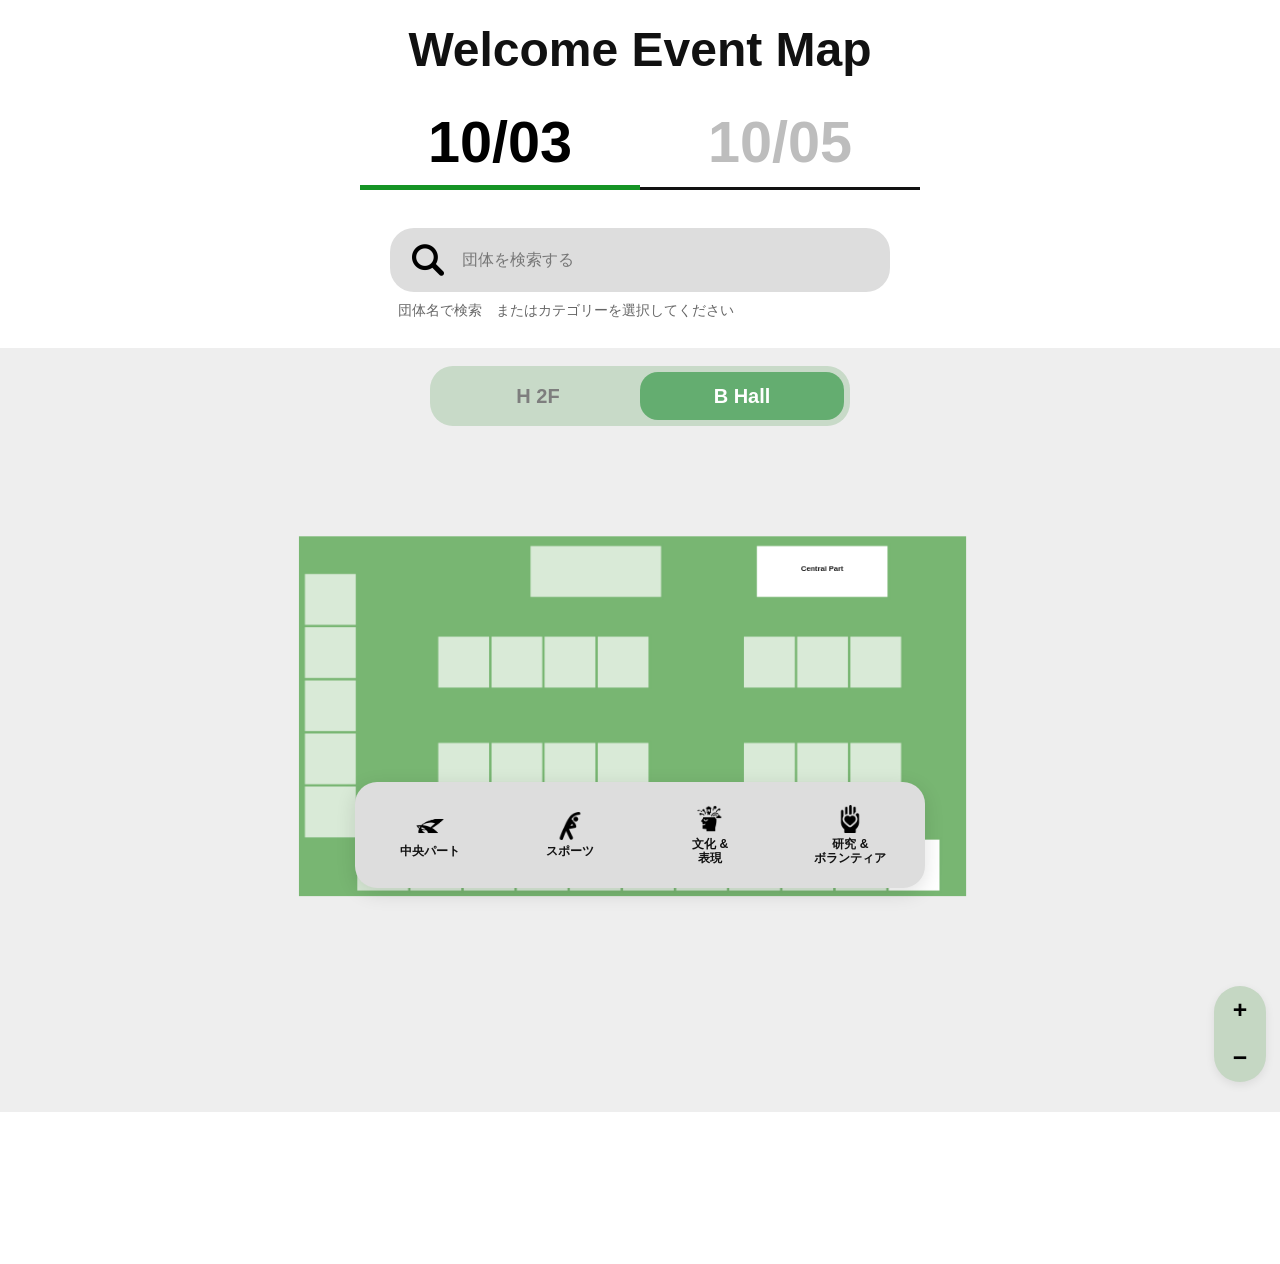
==== commit 5ad9cc58: "summary" ====
--- a/index.html
+++ b/index.html
@@ -419,7 +419,7 @@
                       class="booth-label"
                       x="693.005"
                       y="35.94"
-                    ></text>
+                    >Central Part</text>
                   </g>
 
           </svg>
--- a/css/style.css
+++ b/css/style.css
@@ -846,9 +846,16 @@
 }
 
 .popup-stamp-image {
-  display: block;
   width: 120px;
   height: 120px;
   object-fit: contain;
   margin: 16px auto;
+}
+
+.popup-stamp-image:not([hidden]) {
+  display: block;
+}
+
+.popup-stamp-image[hidden] {
+  display: none;
 }
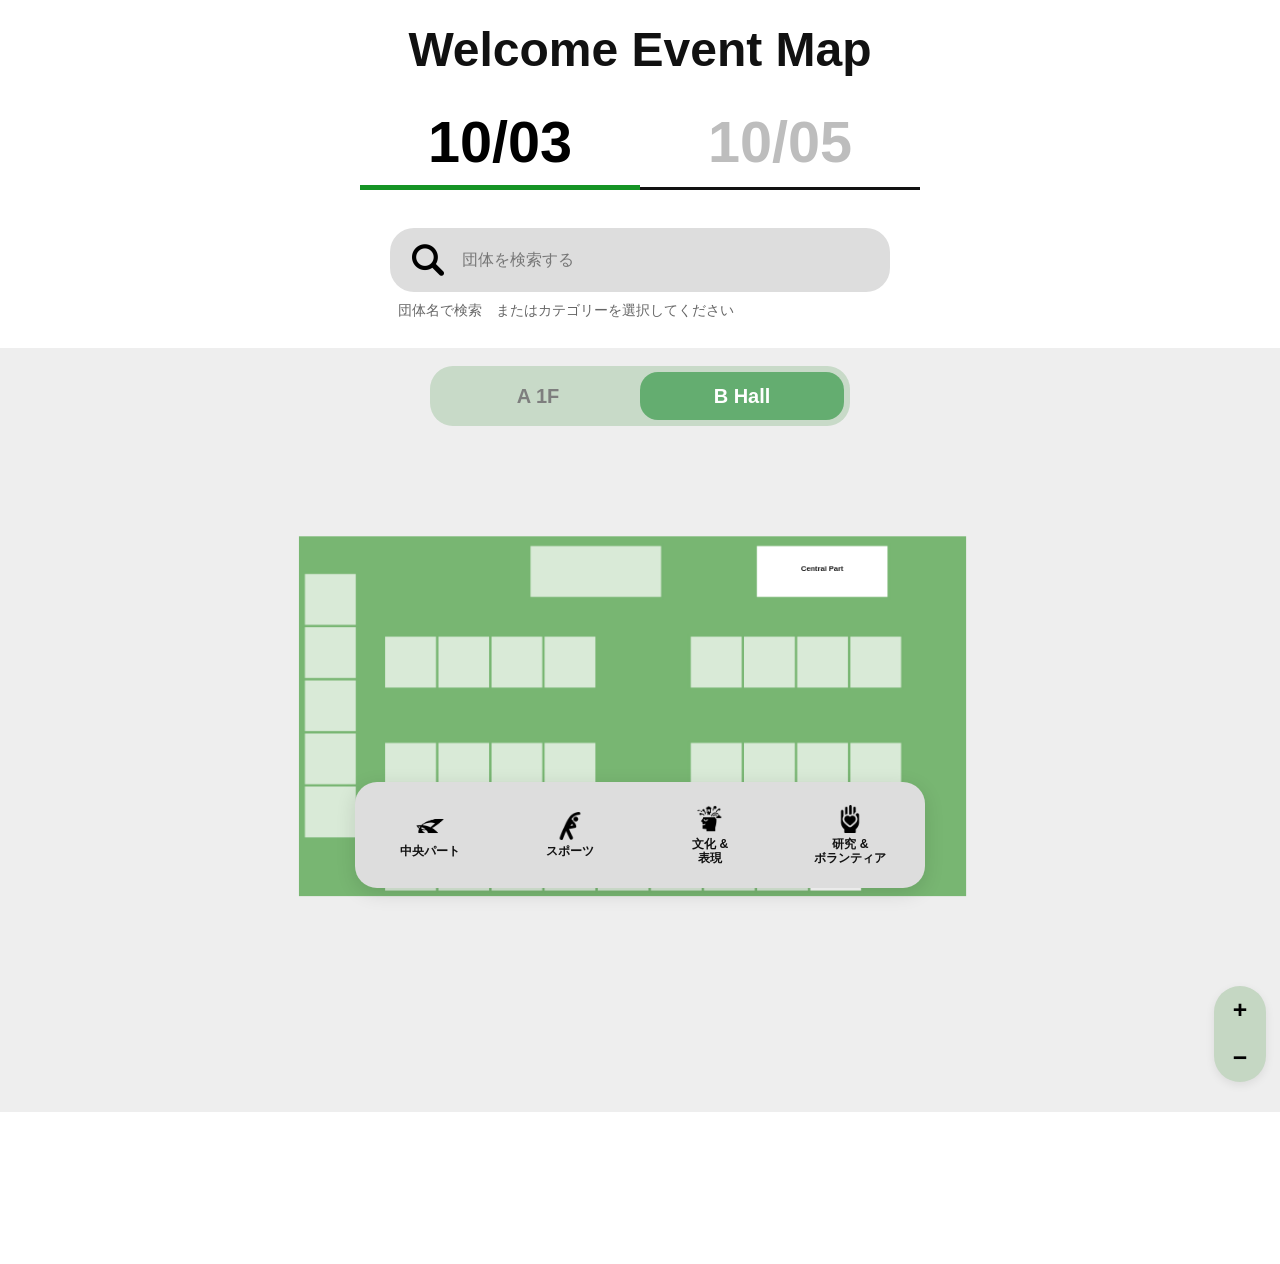
==== commit 2090bc3d: "Update index.html" ====
--- a/index.html
+++ b/index.html
@@ -200,6 +200,7 @@
                 style="display: none;"
               >
                 <g class="b-hall-content">
+
                   <!-- B Hall building base -->
                   <rect
                     class="b-hall-building"
@@ -209,189 +210,209 @@
                     height="480"
                   />
 
+
+                  <!-- =====================
+                      A
+                  ====================== -->
+
                   <!-- Booth A-1 -->
-                  <g class="map-booth" data-booth-id="a-1" tabindex="0" role="button" aria-label="Booth 30">
-                    <rect class="booth-area" x="780.03" y="393.1" width="70.87" height="70.87" />
-                    <text class="booth-label" x="815.47" y="428.54">a1</text>
+                  <g class="map-booth" data-booth-id="a-1" tabindex="0" role="button" aria-label="a-1">
+                    <rect class="booth-area" x="675.45" y="393.1" width="70.87" height="70.87" />
+                    <text class="booth-label" x="710.89" y="428.54">a1</text>
                   </g>
 
                   <!-- Booth A-2 -->
-                  <g class="map-booth" data-booth-id="a-2" tabindex="0" role="button" aria-label="Booth 20">
-                    <rect class="booth-area" x="709.16" y="393.1" width="70.87" height="70.87" />
-                    <text class="booth-label" x="744.60" y="428.54">a2</text>
+                  <g class="map-booth" data-booth-id="a-2" tabindex="0" role="button" aria-label="a-2">
+                    <rect class="booth-area" x="604.58" y="393.1" width="70.87" height="70.87" />
+                    <text class="booth-label" x="640.02" y="428.54">a2</text>
                   </g>
 
                   <!-- Booth A-3 -->
-                  <g class="map-booth" data-booth-id="a-3" tabindex="0" role="button" aria-label="Booth 19">
-                    <rect class="booth-area" x="638.3" y="393.1" width="70.87" height="70.87" />
-                    <text class="booth-label" x="673.74" y="428.54">a3</text>
+                  <g class="map-booth" data-booth-id="a-3" tabindex="0" role="button" aria-label="a-3">
+                    <rect class="booth-area" x="533.71" y="393.1" width="70.87" height="70.87" />
+                    <text class="booth-label" x="569.15" y="428.54">a3</text>
                   </g>
 
                   <!-- Booth A-4 -->
-                  <g class="map-booth" data-booth-id="a-4" tabindex="0" role="button" aria-label="Booth 18">
-                    <rect class="booth-area" x="567.43" y="393.1" width="70.87" height="70.87" />
-                    <text class="booth-label" x="602.87" y="428.54">a4</text>
+                  <g class="map-booth" data-booth-id="a-4" tabindex="0" role="button" aria-label="a-4">
+                    <rect class="booth-area" x="462.84" y="393.1" width="70.87" height="70.87" />
+                    <text class="booth-label" x="498.28" y="428.54">a4</text>
                   </g>
 
                   <!-- Booth A-5 -->
-                  <g class="map-booth" data-booth-id="a-5" tabindex="0" role="button" aria-label="Booth 29">
-                    <rect class="booth-area" x="496.56" y="393.1" width="70.87" height="70.87" />
-                    <text class="booth-label" x="532.00" y="428.54">a5</text>
+                  <g class="map-booth" data-booth-id="a-5" tabindex="0" role="button" aria-label="a-5">
+                    <rect class="booth-area" x="391.97" y="393.1" width="70.87" height="70.87" />
+                    <text class="booth-label" x="427.41" y="428.54">a5</text>
                   </g>
 
                   <!-- Booth A-6 -->
-                  <g class="map-booth" data-booth-id="a-6" tabindex="0" role="button" aria-label="Booth 17">
-                    <rect class="booth-area" x="425.7" y="393.1" width="70.87" height="70.87" />
-                    <text class="booth-label" x="461.14" y="428.54">a6</text>
+                  <g class="map-booth" data-booth-id="a-6" tabindex="0" role="button" aria-label="a-6">
+                    <rect class="booth-area" x="321.10" y="393.1" width="70.87" height="70.87" />
+                    <text class="booth-label" x="356.54" y="428.54">a6</text>
                   </g>
 
                   <!-- Booth A-7 -->
-                  <g class="map-booth" data-booth-id="a-7" tabindex="0" role="button" aria-label="Booth 16">
-                    <rect class="booth-area" x="354.83" y="393.1" width="70.87" height="70.87" />
-                    <text class="booth-label" x="390.27" y="428.54">a7</text>
+                  <g class="map-booth" data-booth-id="a-7" tabindex="0" role="button" aria-label="a-7">
+                    <rect class="booth-area" x="250.23" y="393.1" width="70.87" height="70.87" />
+                    <text class="booth-label" x="285.67" y="428.54">a7</text>
                   </g>
 
                   <!-- Booth A-8 -->
-                  <g class="map-booth" data-booth-id="a-8" tabindex="0" role="button" aria-label="Booth 15">
-                    <rect class="booth-area" x="283.96" y="393.1" width="70.87" height="70.87" />
-                    <text class="booth-label" x="319.40" y="428.54">a8</text>
+                  <g class="map-booth" data-booth-id="a-8" tabindex="0" role="button" aria-label="a-8">
+                    <rect class="booth-area" x="179.36" y="393.1" width="70.87" height="70.87" />
+                    <text class="booth-label" x="214.80" y="428.54">a8</text>
                   </g>
 
                   <!-- Booth A-9 -->
-                  <g class="map-booth" data-booth-id="a-9" tabindex="0" role="button" aria-label="Booth 14">
-                    <rect class="booth-area" x="213.1" y="393.1" width="70.87" height="70.87" />
-                    <text class="booth-label" x="248.54" y="428.54">a9</text>
-                  </g>
-
-                  <!-- Booth A-10 -->
-                  <g class="map-booth" data-booth-id="a-10" tabindex="0" role="button" aria-label="Booth 13">
-                    <rect class="booth-area" x="142.23" y="393.1" width="70.87" height="70.87" />
-                    <text class="booth-label" x="177.67" y="428.54">a10</text>
-                  </g>
-
-                  <!-- Booth A-11 -->
-                  <g class="map-booth" data-booth-id="a-11" tabindex="0" role="button" aria-label="Booth 12">
-                    <rect class="booth-area" x="71.37" y="393.1" width="70.87" height="70.87" />
-                    <text class="booth-label" x="106.81" y="428.54">a11</text>
-                  </g>
+                  <g class="map-booth" data-booth-id="a-9" tabindex="0" role="button" aria-label="a-9">
+                    <rect class="booth-area" x="108.49" y="393.1" width="70.87" height="70.87" />
+                    <text class="booth-label" x="143.93" y="428.54">a9</text>
+                  </g>
+
+
+                  <!-- =====================
+                      B
+                  ====================== -->
 
                   <!-- Booth B-1 -->
-                  <g class="map-booth" data-booth-id="b-1" tabindex="0" role="button" aria-label="Booth 11">
+                  <g class="map-booth" data-booth-id="b-1" tabindex="0" role="button" aria-label="b-1">
                     <rect class="booth-area" x="728.86" y="264.12" width="70.87" height="70.87" />
                     <text class="booth-label" x="764.30" y="299.56">b1</text>
                   </g>
 
                   <!-- Booth B-2 -->
-                  <g class="map-booth" data-booth-id="b-2" tabindex="0" role="button" aria-label="Booth 10">
+                  <g class="map-booth" data-booth-id="b-2" tabindex="0" role="button" aria-label="b-2">
                     <rect class="booth-area" x="657.99" y="264.12" width="70.87" height="70.87" />
                     <text class="booth-label" x="693.43" y="299.56">b2</text>
                   </g>
 
                   <!-- Booth B-3 -->
-                  <g class="map-booth" data-booth-id="b-3" tabindex="0" role="button" aria-label="Booth 07">
+                  <g class="map-booth" data-booth-id="b-3" tabindex="0" role="button" aria-label="b-3">
                     <rect class="booth-area" x="587.13" y="264.12" width="70.87" height="70.87" />
                     <text class="booth-label" x="622.57" y="299.56">b3</text>
                   </g>
 
                   <!-- Booth B-4 -->
-                  <g class="map-booth" data-booth-id="b-4" tabindex="0" role="button" aria-label="Booth 06">
-                    <rect class="booth-area" x="391.97" y="264.12" width="70.87" height="70.87" />
-                    <text class="booth-label" x="427.41" y="299.56">b4</text>
+                  <g class="map-booth" data-booth-id="b-4" tabindex="0" role="button" aria-label="b-4">
+                    <rect class="booth-area" x="516.26" y="264.12" width="70.87" height="70.87" />
+                    <text class="booth-label" x="551.70" y="299.56">b4</text>
                   </g>
 
                   <!-- Booth B-5 -->
-                  <g class="map-booth" data-booth-id="b-5" tabindex="0" role="button" aria-label="Booth 05">
-                    <rect class="booth-area" x="321.1" y="264.12" width="70.87" height="70.87" />
+                  <g class="map-booth" data-booth-id="b-5" tabindex="0" role="button" aria-label="b-5">
+                    <rect class="booth-area" x="321.10" y="264.12" width="70.87" height="70.87" />
                     <text class="booth-label" x="356.54" y="299.56">b5</text>
                   </g>
 
                   <!-- Booth B-6 -->
-                  <g class="map-booth" data-booth-id="b-6" tabindex="0" role="button" aria-label="Booth 04">
+                  <g class="map-booth" data-booth-id="b-6" tabindex="0" role="button" aria-label="b-6">
                     <rect class="booth-area" x="250.23" y="264.12" width="70.87" height="70.87" />
                     <text class="booth-label" x="285.67" y="299.56">b6</text>
                   </g>
 
                   <!-- Booth B-7 -->
-                  <g class="map-booth" data-booth-id="b-7" tabindex="0" role="button" aria-label="Booth 08">
+                  <g class="map-booth" data-booth-id="b-7" tabindex="0" role="button" aria-label="b-7">
                     <rect class="booth-area" x="179.36" y="264.12" width="70.87" height="70.87" />
                     <text class="booth-label" x="214.80" y="299.56">b7</text>
                   </g>
 
+                  <!-- Booth B-8 -->
+                  <g class="map-booth" data-booth-id="b-8" tabindex="0" role="button" aria-label="b-8">
+                    <rect class="booth-area" x="108.49" y="264.12" width="70.87" height="70.87" />
+                    <text class="booth-label" x="143.93" y="299.56">b8</text>
+                  </g>
+
+
+                  <!-- =====================
+                      C
+                  ====================== -->
+
                   <!-- Booth C-1 -->
-                  <g class="map-booth" data-booth-id="c-1" tabindex="0" role="button" aria-label="Booth 28">
+                  <g class="map-booth" data-booth-id="c-1" tabindex="0" role="button" aria-label="c-1">
                     <rect class="booth-area" x="728.86" y="122.39" width="70.87" height="70.87" />
                     <text class="booth-label" x="764.30" y="157.83">c1</text>
                   </g>
 
                   <!-- Booth C-2 -->
-                  <g class="map-booth" data-booth-id="c-2" tabindex="0" role="button" aria-label="Booth 27">
+                  <g class="map-booth" data-booth-id="c-2" tabindex="0" role="button" aria-label="c-2">
                     <rect class="booth-area" x="657.99" y="122.39" width="70.87" height="70.87" />
                     <text class="booth-label" x="693.43" y="157.83">c2</text>
                   </g>
 
                   <!-- Booth C-3 -->
-                  <g class="map-booth" data-booth-id="c-3" tabindex="0" role="button" aria-label="Booth 26">
+                  <g class="map-booth" data-booth-id="c-3" tabindex="0" role="button" aria-label="c-3">
                     <rect class="booth-area" x="587.13" y="122.39" width="70.87" height="70.87" />
                     <text class="booth-label" x="622.57" y="157.83">c3</text>
                   </g>
 
                   <!-- Booth C-4 -->
-                  <g class="map-booth" data-booth-id="c-4" tabindex="0" role="button" aria-label="Booth 25">
-                    <rect class="booth-area" x="391.97" y="122.39" width="70.87" height="70.87" />
-                    <text class="booth-label" x="427.41" y="157.83">c4</text>
+                  <g class="map-booth" data-booth-id="c-4" tabindex="0" role="button" aria-label="c-4">
+                    <rect class="booth-area" x="516.26" y="122.39" width="70.87" height="70.87" />
+                    <text class="booth-label" x="551.70" y="157.83">c4</text>
                   </g>
 
                   <!-- Booth C-5 -->
-                  <g class="map-booth" data-booth-id="c-5" tabindex="0" role="button" aria-label="Booth 24">
-                    <rect class="booth-area" x="321.1" y="122.39" width="70.87" height="70.87" />
+                  <g class="map-booth" data-booth-id="c-5" tabindex="0" role="button" aria-label="c-5">
+                    <rect class="booth-area" x="321.10" y="122.39" width="70.87" height="70.87" />
                     <text class="booth-label" x="356.54" y="157.83">c5</text>
                   </g>
 
                   <!-- Booth C-6 -->
-                  <g class="map-booth" data-booth-id="c-6" tabindex="0" role="button" aria-label="Booth 23">
+                  <g class="map-booth" data-booth-id="c-6" tabindex="0" role="button" aria-label="c-6">
                     <rect class="booth-area" x="250.23" y="122.39" width="70.87" height="70.87" />
                     <text class="booth-label" x="285.67" y="157.83">c6</text>
                   </g>
 
                   <!-- Booth C-7 -->
-                  <g class="map-booth" data-booth-id="c-7" tabindex="0" role="button" aria-label="Booth 09">
+                  <g class="map-booth" data-booth-id="c-7" tabindex="0" role="button" aria-label="c-7">
                     <rect class="booth-area" x="179.36" y="122.39" width="70.87" height="70.87" />
                     <text class="booth-label" x="214.80" y="157.83">c7</text>
                   </g>
 
+                  <!-- Booth C-8 -->
+                  <g class="map-booth" data-booth-id="c-8" tabindex="0" role="button" aria-label="c-8">
+                    <rect class="booth-area" x="108.49" y="122.39" width="70.87" height="70.87" />
+                    <text class="booth-label" x="143.93" y="157.83">c8</text>
+                  </g>
+
+
+                  <!-- =====================
+                      D
+                  ====================== -->
+
                   <!-- Booth D-1 -->
-                  <g class="map-booth" data-booth-id="d-1" tabindex="0" role="button" aria-label="Booth 03">
+                  <g class="map-booth" data-booth-id="d-1" tabindex="0" role="button" aria-label="d-1">
                     <rect class="booth-area" x="1.5" y="322.23" width="70.87" height="70.87" />
                     <text class="booth-label" x="35.94" y="357.67">d1</text>
                   </g>
 
                   <!-- Booth D-2 -->
-                  <g class="map-booth" data-booth-id="d-2" tabindex="0" role="button" aria-label="Booth 01">
+                  <g class="map-booth" data-booth-id="d-2" tabindex="0" role="button" aria-label="d-2">
                     <rect class="booth-area" x="1.5" y="251.37" width="70.87" height="70.87" />
                     <text class="booth-label" x="35.94" y="286.81">d2</text>
                   </g>
 
                   <!-- Booth D-3 -->
-                  <g class="map-booth" data-booth-id="d-3" tabindex="0" role="button" aria-label="Booth 02">
+                  <g class="map-booth" data-booth-id="d-3" tabindex="0" role="button" aria-label="d-3">
                     <rect class="booth-area" x="1.5" y="180.5" width="70.87" height="70.87" />
                     <text class="booth-label" x="35.94" y="215.94">d3</text>
                   </g>
 
                   <!-- Booth D-4 -->
-                  <g class="map-booth" data-booth-id="d-4" tabindex="0" role="button" aria-label="Booth 21">
+                  <g class="map-booth" data-booth-id="d-4" tabindex="0" role="button" aria-label="d-4">
                     <rect class="booth-area" x="1.5" y="109.63" width="70.87" height="70.87" />
                     <text class="booth-label" x="35.94" y="145.07">d4</text>
                   </g>
 
                   <!-- Booth D-5 -->
-                   <g class="map-booth" data-booth-id="d-5" tabindex="0" role="button" aria-label="Booth 22">
+                  <g class="map-booth" data-booth-id="d-5" tabindex="0" role="button" aria-label="d-5">
                     <rect class="booth-area" x="1.5" y="38.77" width="70.87" height="70.87" />
                     <text class="booth-label" x="35.94" y="74.21">d5</text>
                   </g>
-                  
+
 
                   <!-- HQ -->
-                  <g class="map-booth" data-booth-id="hq" tabindex="0" role="button" aria-label="Booth 31">
+                  <g class="map-booth" data-booth-id="hq" tabindex="0" role="button" aria-label="hq">
                     <rect
                       class="booth-area"
                       x="302.46"
@@ -406,8 +427,9 @@
                     >a</text>
                   </g>
 
+
                   <!-- Central Part -->
-                  <g class="map-booth" data-booth-id="centralPart" tabindex="0" role="button" aria-label="Booth 32">
+                  <g class="map-booth" data-booth-id="centralPart" tabindex="0" role="button" aria-label="Central Part">
                     <rect
                       class="booth-area"
                       x="604.42"
@@ -422,6 +444,8 @@
                     >Central Part</text>
                   </g>
 
+                </g>
+              </g>
           </svg>
         </div>
       </div>
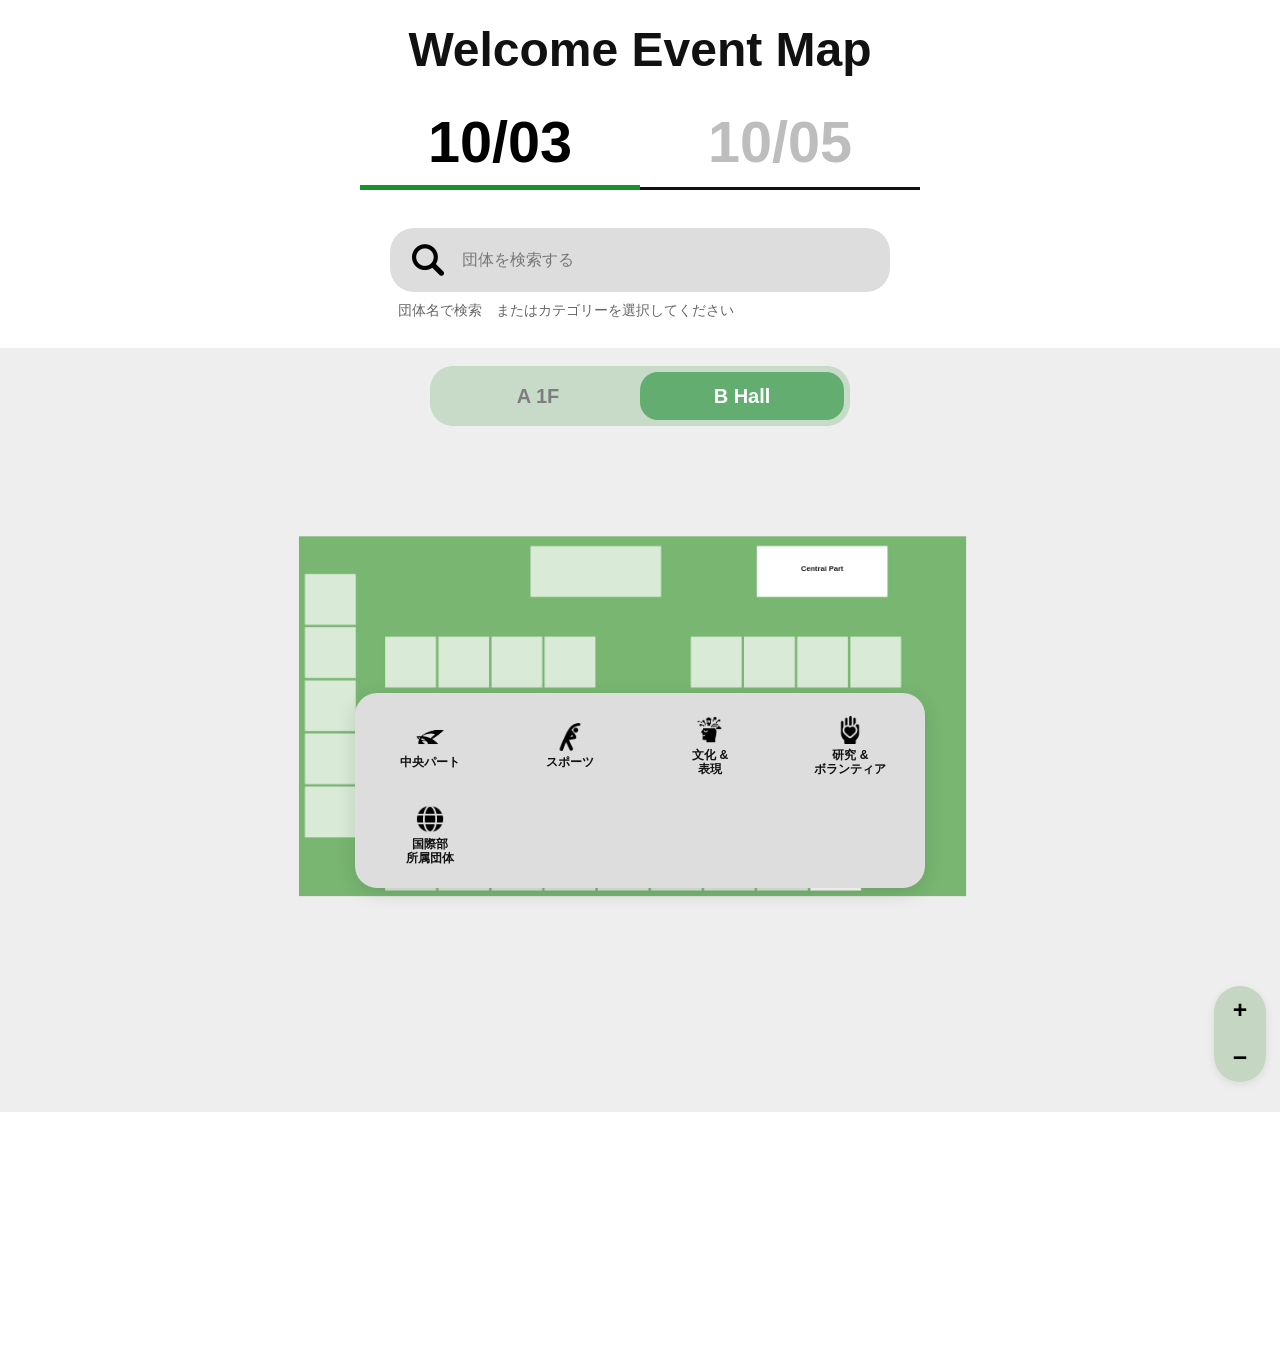
==== commit 18c8b0f4: "commit" ====
--- a/index.html
+++ b/index.html
@@ -515,6 +515,17 @@
 
         <span>研究 &amp;<br>ボランティア</span>
       </button>
+
+      <button
+        class="category-button category-international"
+        type="button"
+        data-category="international"
+        aria-pressed="false"
+      >
+        <img class="category-icon-image" src="images/inter.png" alt="" aria-hidden="true">
+
+        <span>国際部<br>所属団体</span>
+      </button>
     </nav>
   </main>
 
